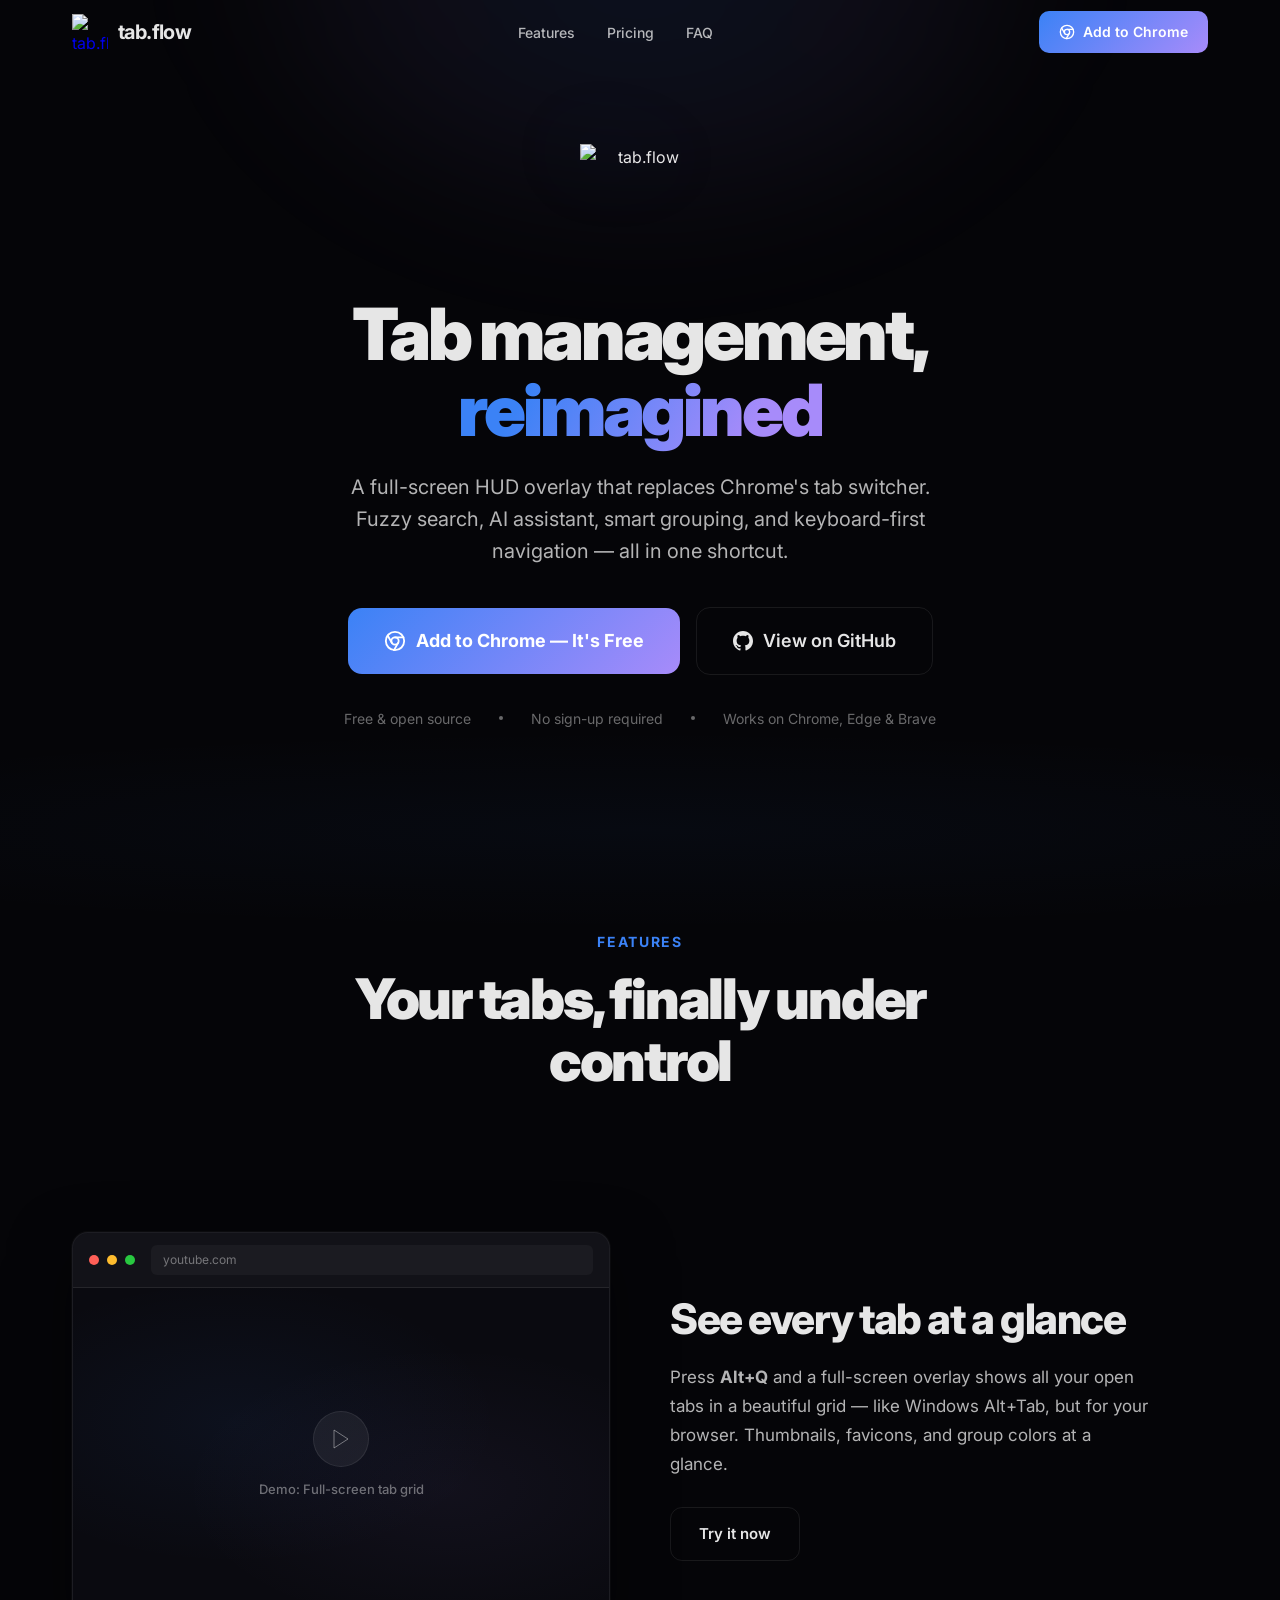
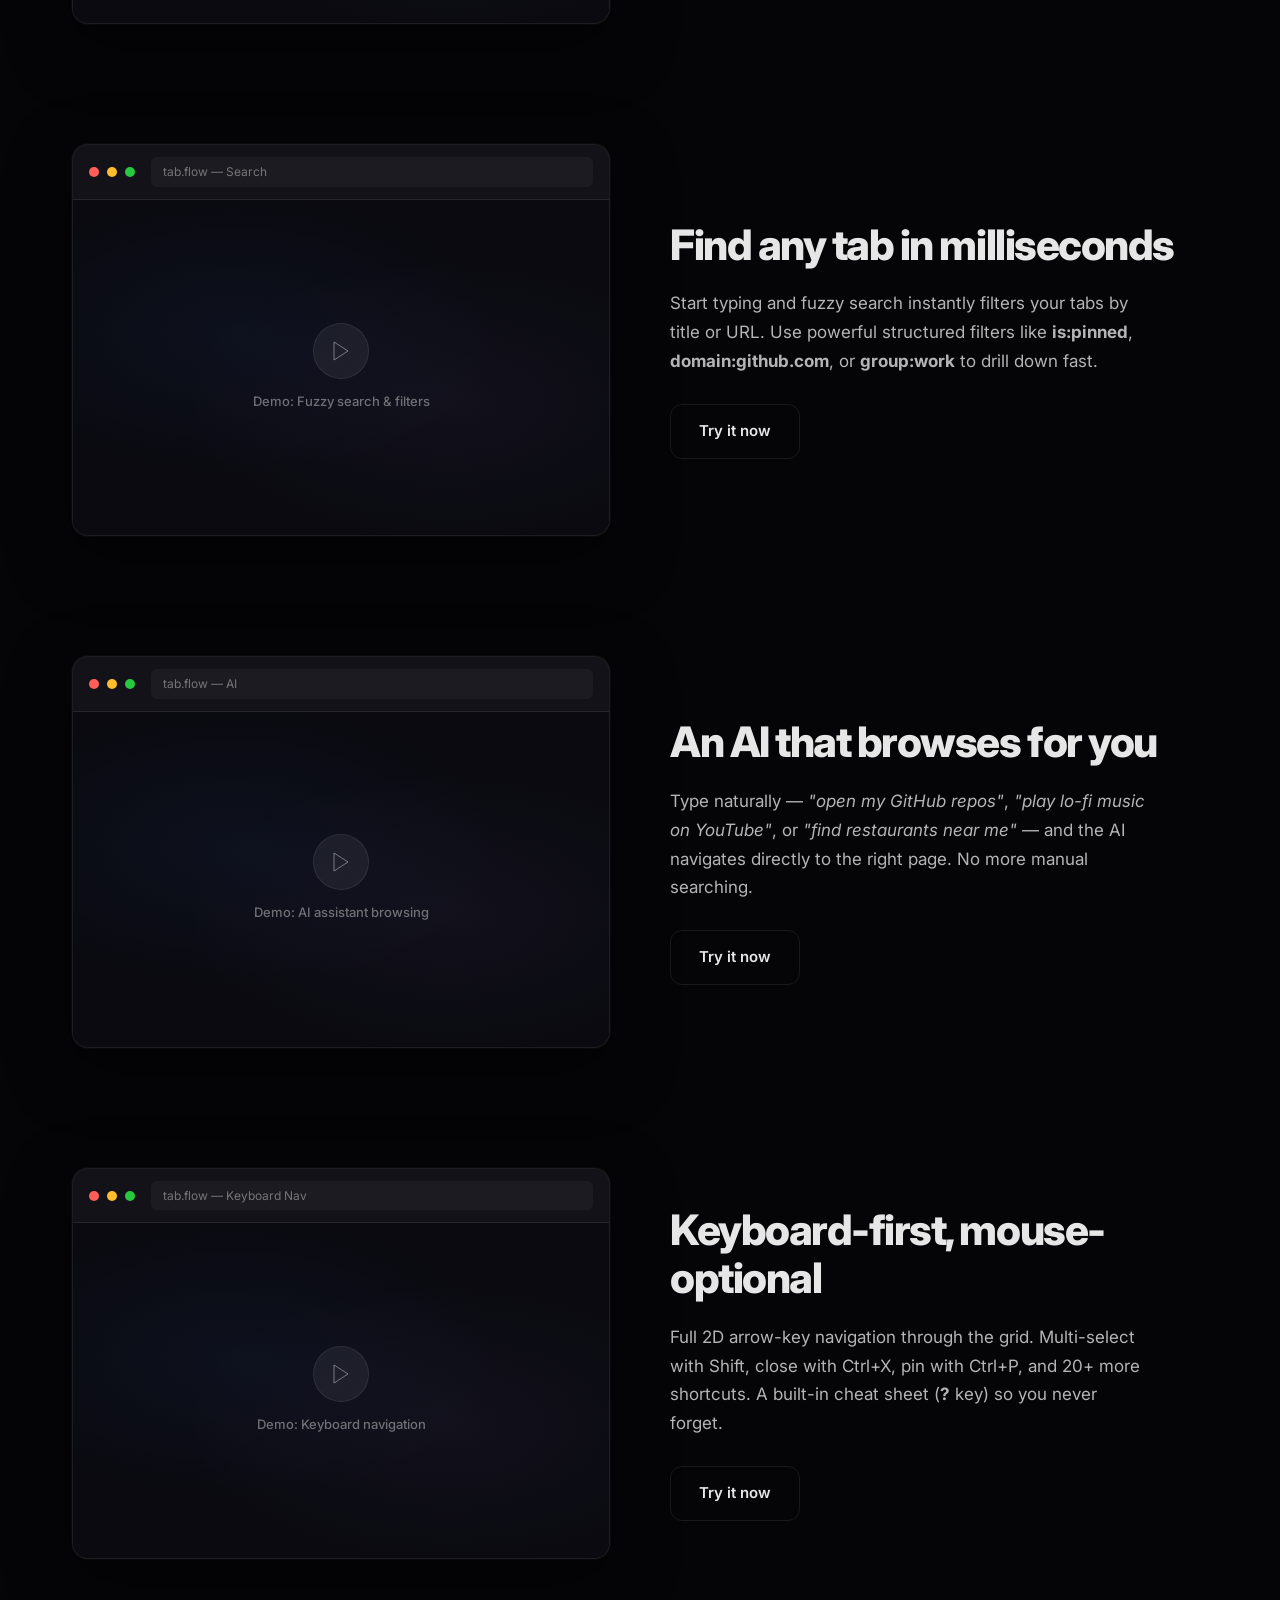
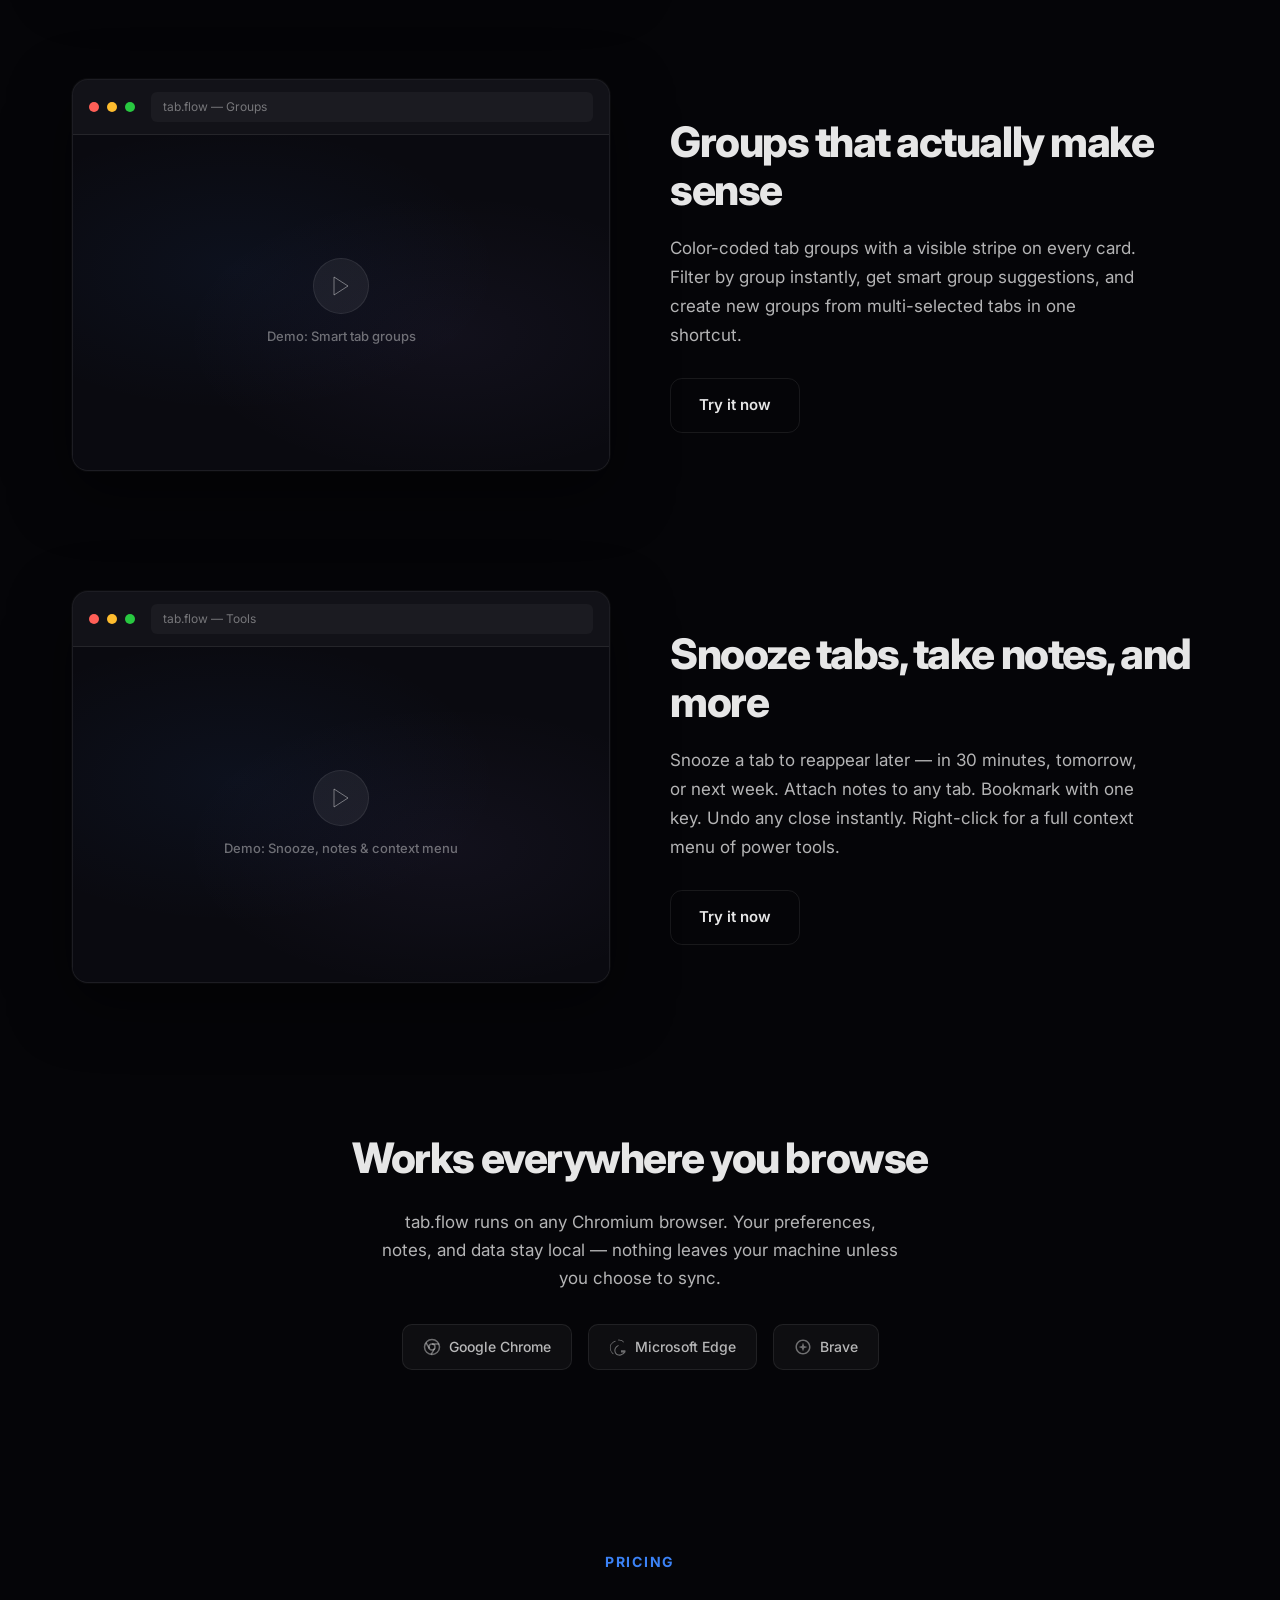
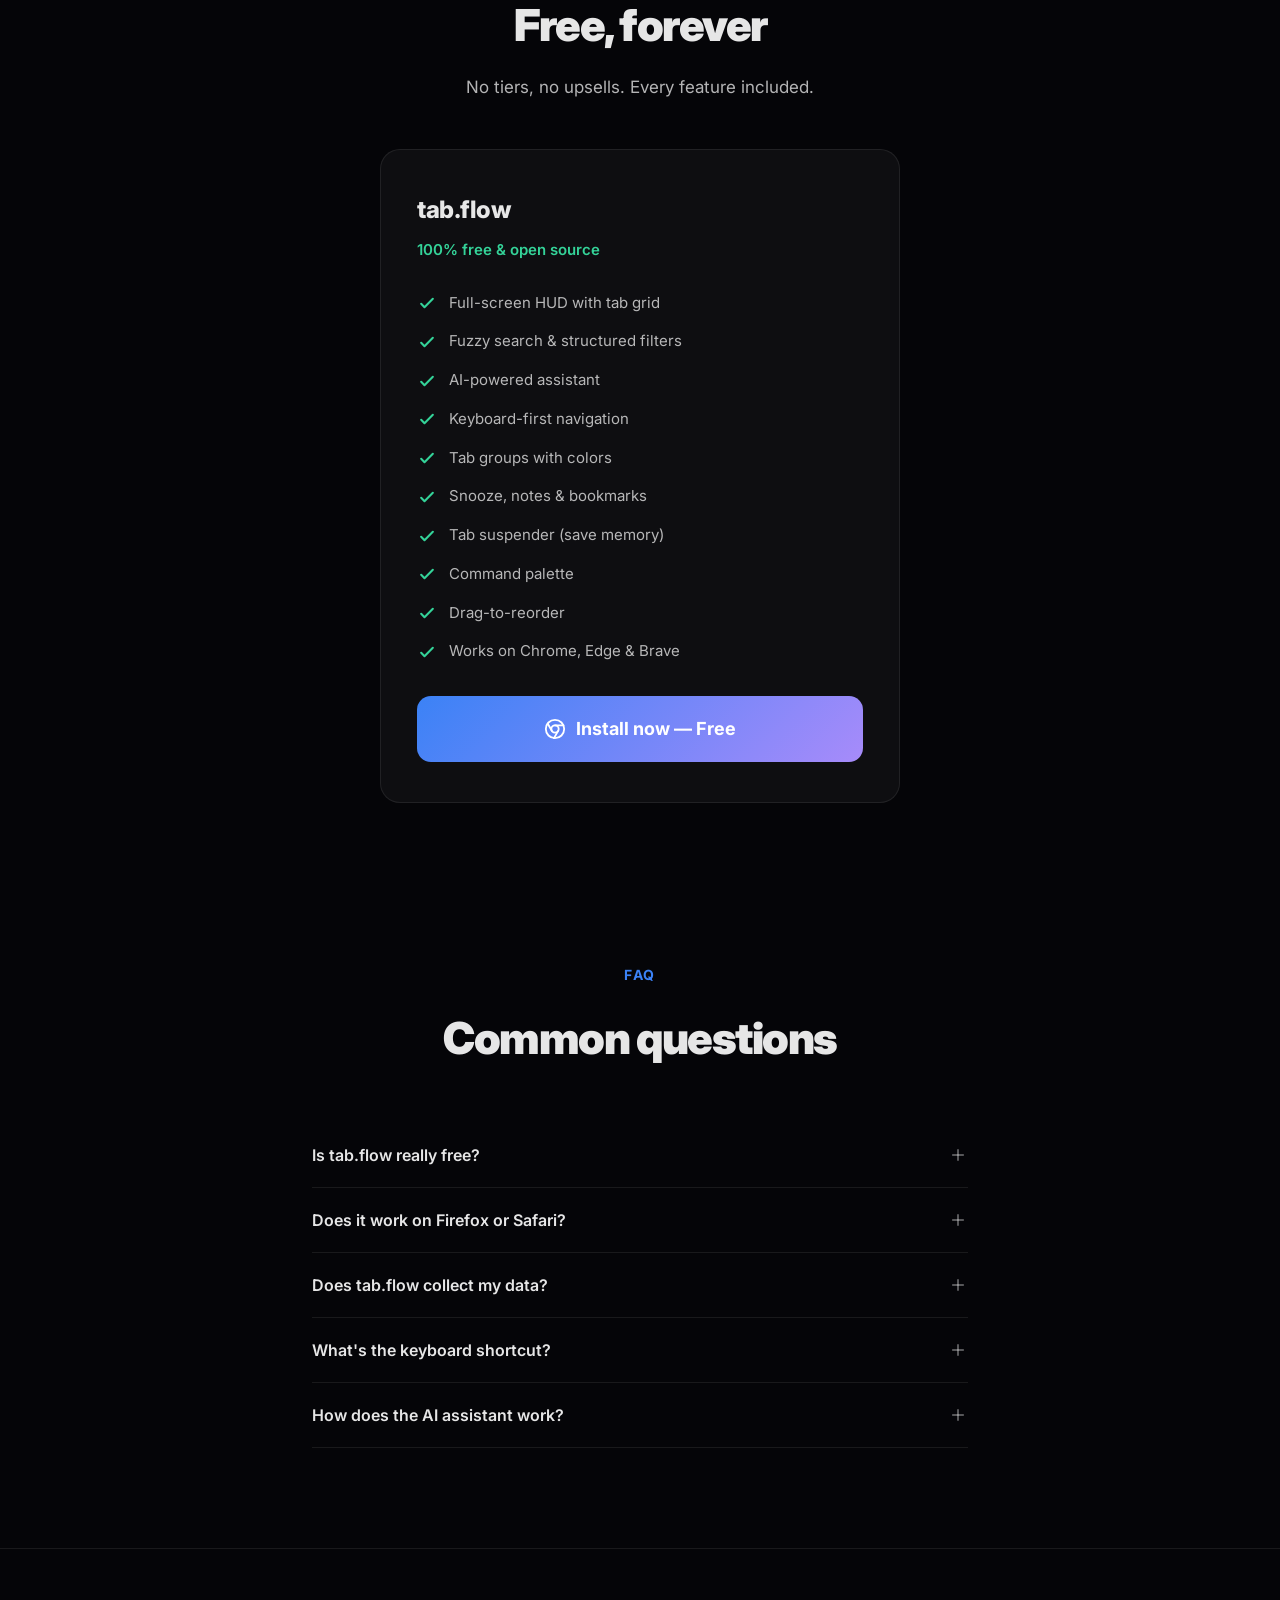
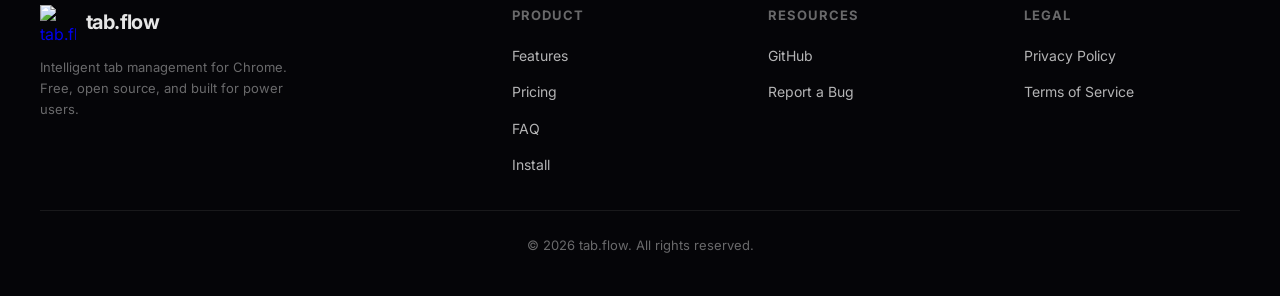
==== docs/index.html @ b6dfe055 "Refactor branding from "Tab.Flow" to "tab.flow" across documentation and privacy policy; implement u" ====
<!DOCTYPE html>
<html lang="en">
<head>
  <meta charset="UTF-8" />
  <meta name="viewport" content="width=device-width, initial-scale=1.0" />
  <title>tab.flow — Tab Management, Reimagined</title>
  <meta name="description" content="A full-screen HUD overlay that replaces Chrome's tab switcher. AI assistant, fuzzy search, smart grouping, keyboard navigation — all free." />
  <link rel="icon" href="TabFlowV4.png" type="image/png" />
  <link rel="preconnect" href="https://fonts.googleapis.com" />
  <link rel="preconnect" href="https://fonts.gstatic.com" crossorigin />
  <link href="https://fonts.googleapis.com/css2?family=Inter:wght@400;500;600;700;800;900&display=swap" rel="stylesheet" />
  <style>
    *, *::before, *::after { box-sizing: border-box; margin: 0; padding: 0; }

    :root {
      --bg:       #050508;
      --bg-2:     #0a0a10;
      --surface:  rgba(255,255,255,0.04);
      --border:   rgba(255,255,255,0.08);
      --blue:     #3b82f6;
      --purple:   #a78bfa;
      --green:    #34d399;
      --text:     rgba(255,255,255,0.90);
      --text-2:   rgba(255,255,255,0.70);
      --muted:    rgba(255,255,255,0.40);
      --nav-h:    64px;
      --max-w:    1200px;
    }

    html { scroll-behavior: smooth; }

    body {
      background: var(--bg);
      color: var(--text);
      font-family: 'Inter', -apple-system, BlinkMacSystemFont, 'Segoe UI', sans-serif;
      font-size: 16px;
      line-height: 1.65;
      overflow-x: hidden;
      -webkit-font-smoothing: antialiased;
    }

    /* ═══════════════════════════════════════════════════════
       NAV
       ═══════════════════════════════════════════════════════ */
    nav {
      position: fixed;
      top: 0; left: 0; right: 0;
      height: var(--nav-h);
      z-index: 100;
      display: flex;
      align-items: center;
      justify-content: center;
      transition: background 0.3s, box-shadow 0.3s;
    }
    nav.scrolled {
      background: rgba(5,5,8,0.82);
      backdrop-filter: blur(20px);
      -webkit-backdrop-filter: blur(20px);
      box-shadow: 0 1px 0 var(--border);
    }
    .nav-inner {
      width: 100%;
      max-width: var(--max-w);
      padding: 0 32px;
      display: flex;
      align-items: center;
      justify-content: space-between;
    }
    .nav-brand {
      display: flex;
      align-items: center;
      gap: 10px;
      text-decoration: none;
    }
    .nav-brand img {
      width: 36px; height: 36px;
    }
    .nav-brand span {
      font-weight: 700;
      font-size: 20px;
      color: var(--text);
      letter-spacing: -0.03em;
    }
    .nav-links {
      display: flex;
      align-items: center;
      gap: 32px;
      list-style: none;
    }
    .nav-links a {
      color: var(--text-2);
      text-decoration: none;
      font-size: 14px;
      font-weight: 500;
      transition: color 0.15s;
    }
    .nav-links a:hover { color: var(--text); }
    .nav-cta {
      display: inline-flex;
      align-items: center;
      gap: 8px;
      padding: 9px 20px;
      border-radius: 10px;
      background: linear-gradient(135deg, var(--blue), var(--purple));
      color: #fff;
      font-size: 14px;
      font-weight: 600;
      text-decoration: none;
      transition: box-shadow 0.2s, transform 0.15s;
    }
    .nav-cta:hover {
      box-shadow: 0 4px 20px rgba(59,130,246,0.35);
      transform: translateY(-1px);
    }
    .nav-cta svg { width: 16px; height: 16px; }

    /* ═══════════════════════════════════════════════════════
       HERO
       ═══════════════════════════════════════════════════════ */
    .hero {
      padding: calc(var(--nav-h) + 80px) 32px 100px;
      text-align: center;
      position: relative;
      overflow: hidden;
    }
    /* Ambient glow behind hero */
    .hero::before {
      content: '';
      position: absolute;
      top: -40%; left: 50%;
      transform: translateX(-50%);
      width: 900px; height: 600px;
      background: radial-gradient(ellipse, rgba(59,130,246,0.10) 0%, rgba(167,139,250,0.06) 40%, transparent 70%);
      pointer-events: none;
      filter: blur(60px);
    }

    .hero-logo {
      width: 120px; height: 120px;
      margin: 0 auto 32px;
      display: block;
      position: relative;
      z-index: 1;
      filter: drop-shadow(0 0 40px rgba(59,130,246,0.25));
    }

    .hero h1 {
      font-size: clamp(40px, 7vw, 72px);
      font-weight: 900;
      letter-spacing: -0.045em;
      line-height: 1.05;
      margin-bottom: 24px;
      position: relative;
      z-index: 1;
    }
    .hero h1 .accent {
      background: linear-gradient(120deg, var(--blue) 20%, var(--purple) 80%);
      -webkit-background-clip: text;
      background-clip: text;
      -webkit-text-fill-color: transparent;
    }

    .hero-sub {
      font-size: clamp(16px, 2.5vw, 20px);
      color: var(--text-2);
      max-width: 600px;
      margin: 0 auto 40px;
      position: relative;
      z-index: 1;
      line-height: 1.6;
    }

    .hero-buttons {
      display: flex;
      align-items: center;
      justify-content: center;
      gap: 16px;
      margin-bottom: 32px;
      position: relative;
      z-index: 1;
      flex-wrap: wrap;
    }

    .btn-primary {
      display: inline-flex;
      align-items: center;
      gap: 10px;
      padding: 18px 36px;
      border-radius: 14px;
      background: linear-gradient(135deg, var(--blue) 0%, var(--purple) 100%);
      color: #fff;
      font-size: 18px;
      font-weight: 700;
      text-decoration: none;
      transition: box-shadow 0.25s, transform 0.15s;
      border: none;
      cursor: pointer;
    }
    .btn-primary:hover {
      box-shadow: 0 8px 40px rgba(59,130,246,0.4);
      transform: translateY(-2px);
    }
    .btn-primary svg { width: 22px; height: 22px; }

    .btn-secondary {
      display: inline-flex;
      align-items: center;
      gap: 10px;
      padding: 18px 36px;
      border-radius: 14px;
      background: transparent;
      border: 1.5px solid var(--border);
      color: var(--text);
      font-size: 18px;
      font-weight: 600;
      text-decoration: none;
      transition: border-color 0.2s, background 0.2s, transform 0.15s;
      cursor: pointer;
    }
    .btn-secondary:hover {
      border-color: rgba(255,255,255,0.18);
      background: rgba(255,255,255,0.04);
      transform: translateY(-1px);
    }

    .hero-proof {
      display: flex;
      align-items: center;
      justify-content: center;
      gap: 28px;
      color: var(--muted);
      font-size: 14px;
      position: relative;
      z-index: 1;
      flex-wrap: wrap;
    }
    .hero-proof span { display: flex; align-items: center; gap: 6px; }
    .dot { width: 4px; height: 4px; border-radius: 50%; background: var(--muted); }

    /* ═══════════════════════════════════════════════════════
       FEATURES SECTION
       ═══════════════════════════════════════════════════════ */
    .features-header {
      text-align: center;
      padding: 100px 32px 80px;
      position: relative;
    }
    /* Subtle top arc like Cursorful */
    .features-header::before {
      content: '';
      position: absolute;
      top: -100px; left: 50%;
      transform: translateX(-50%);
      width: 160%;
      height: 200px;
      border-radius: 0 0 50% 50%;
      background: radial-gradient(ellipse at center, rgba(59,130,246,0.04) 0%, transparent 70%);
      pointer-events: none;
    }
    .features-label {
      font-size: 14px;
      font-weight: 700;
      letter-spacing: 0.12em;
      text-transform: uppercase;
      color: var(--blue);
      margin-bottom: 16px;
    }
    .features-header h2 {
      font-size: clamp(32px, 5.5vw, 56px);
      font-weight: 900;
      letter-spacing: -0.04em;
      line-height: 1.1;
      max-width: 700px;
      margin: 0 auto;
    }

    /* ── Feature row (alternating) ────────────────────────── */
    .feature-row {
      display: grid;
      grid-template-columns: 1fr 1fr;
      gap: 60px;
      align-items: center;
      max-width: var(--max-w);
      margin: 0 auto;
      padding: 60px 32px;
    }
    .feature-row.reverse .feature-text  { order: 1; }
    .feature-row.reverse .feature-media { order: 0; }

    .feature-text h3 {
      font-size: clamp(28px, 3.5vw, 42px);
      font-weight: 800;
      letter-spacing: -0.035em;
      line-height: 1.15;
      margin-bottom: 20px;
    }
    .feature-text p {
      font-size: 17px;
      color: var(--text-2);
      line-height: 1.7;
      margin-bottom: 28px;
      max-width: 480px;
    }
    .feature-cta {
      display: inline-flex;
      align-items: center;
      gap: 8px;
      padding: 14px 28px;
      border-radius: 12px;
      border: 1.5px solid var(--border);
      background: transparent;
      color: var(--text);
      font-size: 15px;
      font-weight: 600;
      text-decoration: none;
      transition: border-color 0.2s, background 0.2s, transform 0.15s, box-shadow 0.2s;
    }
    .feature-cta:hover {
      border-color: rgba(59,130,246,0.5);
      background: rgba(59,130,246,0.06);
      transform: translateY(-1px);
      box-shadow: 0 4px 16px rgba(59,130,246,0.1);
    }

    /* Video/demo placeholder — styled like a browser window */
    .feature-media {
      position: relative;
    }
    .demo-frame {
      position: relative;
      border-radius: 16px;
      overflow: hidden;
      background: var(--bg-2);
      border: 1px solid var(--border);
      box-shadow:
        0 20px 60px rgba(0,0,0,0.5),
        0 0 0 1px rgba(255,255,255,0.03);
      transition: box-shadow 0.3s, transform 0.3s;
    }
    .demo-frame:hover {
      box-shadow:
        0 25px 70px rgba(0,0,0,0.55),
        0 0 40px rgba(59,130,246,0.08),
        0 0 0 1px rgba(255,255,255,0.05);
      transform: translateY(-4px);
    }
    /* Browser chrome bar */
    .demo-bar {
      display: flex;
      align-items: center;
      gap: 8px;
      padding: 12px 16px;
      background: rgba(255,255,255,0.03);
      border-bottom: 1px solid var(--border);
    }
    .demo-dot {
      width: 10px; height: 10px;
      border-radius: 50%;
    }
    .demo-dot.r { background: #ff5f57; }
    .demo-dot.y { background: #febc2e; }
    .demo-dot.g { background: #28c840; }
    .demo-url {
      flex: 1;
      margin-left: 8px;
      padding: 5px 12px;
      border-radius: 6px;
      background: rgba(255,255,255,0.04);
      font-size: 12px;
      color: var(--muted);
      font-family: 'Inter', monospace;
    }

    /* Placeholder for the actual video/gif */
    .demo-content {
      aspect-ratio: 16 / 10;
      display: flex;
      flex-direction: column;
      align-items: center;
      justify-content: center;
      gap: 12px;
      background:
        radial-gradient(ellipse at 30% 40%, rgba(59,130,246,0.06) 0%, transparent 50%),
        radial-gradient(ellipse at 70% 60%, rgba(167,139,250,0.05) 0%, transparent 50%),
        var(--bg-2);
      position: relative;
    }
    /* When video/gif is added, use this */
    .demo-content img,
    .demo-content video {
      width: 100%;
      height: 100%;
      object-fit: cover;
      display: block;
    }
    .demo-content .placeholder-icon {
      width: 56px; height: 56px;
      border-radius: 50%;
      background: rgba(255,255,255,0.06);
      border: 1px solid rgba(255,255,255,0.08);
      display: flex;
      align-items: center;
      justify-content: center;
    }
    .demo-content .placeholder-icon svg {
      width: 24px; height: 24px;
      color: var(--muted);
    }
    .demo-content .placeholder-label {
      font-size: 13px;
      color: var(--muted);
      font-weight: 500;
    }

    /* ═══════════════════════════════════════════════════════
       FULL-WIDTH FEATURE (like "Available on all platforms")
       ═══════════════════════════════════════════════════════ */
    .feature-full {
      text-align: center;
      padding: 80px 32px;
      max-width: var(--max-w);
      margin: 0 auto;
    }
    .feature-full h3 {
      font-size: clamp(28px, 3.5vw, 42px);
      font-weight: 800;
      letter-spacing: -0.035em;
      margin-bottom: 16px;
    }
    .feature-full p {
      font-size: 17px;
      color: var(--text-2);
      max-width: 520px;
      margin: 0 auto 32px;
    }
    .platform-badges {
      display: flex;
      align-items: center;
      justify-content: center;
      gap: 16px;
      flex-wrap: wrap;
    }
    .platform-badge {
      display: inline-flex;
      align-items: center;
      gap: 8px;
      padding: 10px 20px;
      border-radius: 10px;
      background: var(--surface);
      border: 1px solid var(--border);
      color: var(--text-2);
      font-size: 14px;
      font-weight: 500;
    }
    .platform-badge svg { width: 18px; height: 18px; color: var(--muted); }

    /* ═══════════════════════════════════════════════════════
       PRICING (like Cursorful)
       ═══════════════════════════════════════════════════════ */
    .pricing {
      padding: 100px 32px 80px;
      text-align: center;
    }
    .pricing .features-label { margin-bottom: 16px; }
    .pricing h2 {
      font-size: clamp(28px, 4vw, 44px);
      font-weight: 900;
      letter-spacing: -0.035em;
      margin-bottom: 12px;
    }
    .pricing .pricing-sub {
      color: var(--text-2);
      font-size: 17px;
      margin-bottom: 48px;
    }
    .pricing-card {
      max-width: 520px;
      margin: 0 auto;
      border-radius: 20px;
      border: 1px solid var(--border);
      background: var(--surface);
      padding: 40px 36px;
      text-align: left;
    }
    .pricing-card h3 {
      font-size: 24px;
      font-weight: 800;
      letter-spacing: -0.02em;
      margin-bottom: 8px;
    }
    .pricing-card .price-tag {
      font-size: 15px;
      color: var(--green);
      font-weight: 600;
      margin-bottom: 28px;
    }
    .pricing-features {
      list-style: none;
      display: flex;
      flex-direction: column;
      gap: 14px;
      margin-bottom: 32px;
    }
    .pricing-features li {
      display: flex;
      align-items: center;
      gap: 12px;
      font-size: 15px;
      color: var(--text-2);
    }
    .pricing-features li svg {
      width: 20px; height: 20px;
      color: var(--green);
      flex-shrink: 0;
    }

    /* ═══════════════════════════════════════════════════════
       FAQ (like Cursorful)
       ═══════════════════════════════════════════════════════ */
    .faq {
      padding: 80px 32px 100px;
      max-width: 720px;
      margin: 0 auto;
    }
    .faq .features-label { text-align: center; margin-bottom: 16px; }
    .faq > h2 {
      font-size: clamp(28px, 4vw, 44px);
      font-weight: 900;
      letter-spacing: -0.035em;
      text-align: center;
      margin-bottom: 48px;
    }
    .faq-item {
      border-bottom: 1px solid var(--border);
      padding: 20px 0;
    }
    .faq-q {
      font-size: 16px;
      font-weight: 600;
      cursor: pointer;
      display: flex;
      align-items: center;
      justify-content: space-between;
      gap: 16px;
      background: none;
      border: none;
      color: var(--text);
      width: 100%;
      text-align: left;
      font-family: inherit;
      line-height: 1.5;
    }
    .faq-q svg {
      width: 20px; height: 20px;
      flex-shrink: 0;
      color: var(--muted);
      transition: transform 0.25s;
    }
    .faq-item.open .faq-q svg { transform: rotate(45deg); }
    .faq-a {
      max-height: 0;
      overflow: hidden;
      transition: max-height 0.3s ease, padding 0.3s ease;
    }
    .faq-item.open .faq-a {
      max-height: 200px;
      padding-top: 12px;
    }
    .faq-a p {
      color: var(--text-2);
      font-size: 15px;
      line-height: 1.7;
    }

    /* ═══════════════════════════════════════════════════════
       FOOTER (multi-column like Cursorful)
       ═══════════════════════════════════════════════════════ */
    footer {
      border-top: 1px solid var(--border);
      padding: 56px 32px 40px;
    }
    .footer-inner {
      max-width: var(--max-w);
      margin: 0 auto;
      display: grid;
      grid-template-columns: 2fr 1fr 1fr 1fr;
      gap: 40px;
    }
    .footer-brand {
      display: flex;
      flex-direction: column;
      gap: 12px;
    }
    .footer-brand .nav-brand { margin-bottom: 4px; }
    .footer-brand p {
      color: var(--muted);
      font-size: 13px;
      max-width: 260px;
    }
    .footer-col h4 {
      font-size: 13px;
      font-weight: 700;
      text-transform: uppercase;
      letter-spacing: 0.08em;
      color: var(--muted);
      margin-bottom: 16px;
    }
    .footer-col ul {
      list-style: none;
      display: flex;
      flex-direction: column;
      gap: 10px;
    }
    .footer-col a {
      color: var(--text-2);
      text-decoration: none;
      font-size: 14px;
      transition: color 0.15s;
    }
    .footer-col a:hover { color: var(--text); }
    .footer-copy {
      max-width: var(--max-w);
      margin: 32px auto 0;
      padding-top: 24px;
      border-top: 1px solid var(--border);
      text-align: center;
      color: var(--muted);
      font-size: 13px;
    }

    /* ═══════════════════════════════════════════════════════
       SCROLL REVEAL ANIMATION
       ═══════════════════════════════════════════════════════ */
    .reveal {
      opacity: 0;
      transform: translateY(32px);
      transition: opacity 0.7s cubic-bezier(0.16,1,0.3,1),
                  transform 0.7s cubic-bezier(0.16,1,0.3,1);
    }
    .reveal.visible {
      opacity: 1;
      transform: translateY(0);
    }
    /* Stagger children */
    .reveal-delay-1 { transition-delay: 0.1s; }
    .reveal-delay-2 { transition-delay: 0.2s; }

    /* ═══════════════════════════════════════════════════════
       RESPONSIVE
       ═══════════════════════════════════════════════════════ */
    @media (max-width: 900px) {
      .feature-row {
        grid-template-columns: 1fr;
        gap: 40px;
        padding: 40px 24px;
      }
      .feature-row .feature-text  { order: 0 !important; }
      .feature-row .feature-media { order: 1 !important; }
      .footer-inner {
        grid-template-columns: 1fr 1fr;
      }
    }
    @media (max-width: 600px) {
      .nav-links { display: none; }
      .hero { padding: calc(var(--nav-h) + 48px) 20px 64px; }
      .hero-buttons { flex-direction: column; }
      .btn-primary, .btn-secondary { width: 100%; justify-content: center; }
      .feature-row { padding: 32px 20px; }
      .footer-inner { grid-template-columns: 1fr; }
    }
  </style>
</head>
<body>

  <!-- ════════════ NAV ════════════ -->
  <nav id="nav">
    <div class="nav-inner">
      <a href="#" class="nav-brand">
        <img src="TabFlowV4.png" alt="tab.flow" />
        <span>tab.flow</span>
      </a>
      <ul class="nav-links">
        <li><a href="#features">Features</a></li>
        <li><a href="#pricing">Pricing</a></li>
        <li><a href="#faq">FAQ</a></li>
      </ul>
      <a href="https://chrome.google.com/webstore" class="nav-cta">
        <svg viewBox="0 0 24 24" fill="none" stroke="currentColor" stroke-width="2" stroke-linecap="round" stroke-linejoin="round"><circle cx="12" cy="12" r="10"/><circle cx="12" cy="12" r="4"/><line x1="21.17" y1="8" x2="12" y2="8"/><line x1="3.95" y1="6.06" x2="8.54" y2="14"/><line x1="10.88" y1="21.94" x2="15.46" y2="14"/></svg>
        Add to Chrome
      </a>
    </div>
  </nav>

  <!-- ════════════ HERO ════════════ -->
  <section class="hero">
    <img src="TabFlowV4.png" alt="tab.flow" class="hero-logo" />
    <h1>
      Tab management,<br/><span class="accent">reimagined</span>
    </h1>
    <p class="hero-sub">
      A full-screen HUD overlay that replaces Chrome's tab switcher. Fuzzy search, AI assistant, smart grouping, and keyboard-first navigation — all in one shortcut.
    </p>
    <div class="hero-buttons">
      <a href="https://chrome.google.com/webstore" class="btn-primary">
        <svg viewBox="0 0 24 24" fill="none" stroke="currentColor" stroke-width="2" stroke-linecap="round" stroke-linejoin="round"><circle cx="12" cy="12" r="10"/><circle cx="12" cy="12" r="4"/><line x1="21.17" y1="8" x2="12" y2="8"/><line x1="3.95" y1="6.06" x2="8.54" y2="14"/><line x1="10.88" y1="21.94" x2="15.46" y2="14"/></svg>
        Add to Chrome — It's Free
      </a>
      <a href="https://github.com/danielzhao07/TabFlow" class="btn-secondary">
        <svg viewBox="0 0 24 24" fill="currentColor" width="20" height="20"><path d="M12 0C5.37 0 0 5.37 0 12c0 5.3 3.438 9.8 8.205 11.385.6.113.82-.258.82-.577 0-.285-.01-1.04-.015-2.04-3.338.724-4.042-1.61-4.042-1.61-.546-1.385-1.333-1.756-1.333-1.756-1.09-.745.083-.73.083-.73 1.205.085 1.838 1.236 1.838 1.236 1.07 1.835 2.809 1.305 3.495.998.108-.776.418-1.305.762-1.604-2.665-.3-5.467-1.332-5.467-5.93 0-1.31.465-2.38 1.235-3.22-.135-.303-.54-1.523.105-3.176 0 0 1.005-.322 3.3 1.23.96-.267 1.98-.399 3-.405 1.02.006 2.04.138 3 .405 2.28-1.552 3.285-1.23 3.285-1.23.645 1.653.24 2.873.12 3.176.765.84 1.23 1.91 1.23 3.22 0 4.61-2.805 5.625-5.475 5.92.42.36.81 1.096.81 2.22 0 1.606-.015 2.896-.015 3.286 0 .315.21.69.825.57C20.565 21.795 24 17.295 24 12 24 5.37 18.63 0 12 0z"/></svg>
        View on GitHub
      </a>
    </div>
    <div class="hero-proof">
      <span>Free &amp; open source</span>
      <div class="dot"></div>
      <span>No sign-up required</span>
      <div class="dot"></div>
      <span>Works on Chrome, Edge &amp; Brave</span>
    </div>
  </section>

  <!-- ════════════ FEATURES HEADER ════════════ -->
  <section id="features">
    <div class="features-header reveal">
      <p class="features-label">Features</p>
      <h2>Your tabs, finally under control</h2>
    </div>

    <!-- ── Feature 1: HUD Overlay ── -->
    <div class="feature-row">
      <div class="feature-media reveal">
        <div class="demo-frame">
          <div class="demo-bar">
            <div class="demo-dot r"></div>
            <div class="demo-dot y"></div>
            <div class="demo-dot g"></div>
            <div class="demo-url">youtube.com</div>
          </div>
          <div class="demo-content">
            <!-- Replace with: <img src="demos/hud-grid.gif" alt="HUD overlay demo" /> -->
            <div class="placeholder-icon">
              <svg fill="none" stroke="currentColor" viewBox="0 0 24 24"><polygon points="5 3 19 12 5 21 5 3"/></svg>
            </div>
            <span class="placeholder-label">Demo: Full-screen tab grid</span>
          </div>
        </div>
      </div>
      <div class="feature-text reveal reveal-delay-1">
        <h3>See every tab at a glance</h3>
        <p>Press <strong>Alt+Q</strong> and a full-screen overlay shows all your open tabs in a beautiful grid — like Windows Alt+Tab, but for your browser. Thumbnails, favicons, and group colors at a glance.</p>
        <a href="https://chrome.google.com/webstore" class="feature-cta">Try it now</a>
      </div>
    </div>

    <!-- ── Feature 2: Fuzzy Search ── -->
    <div class="feature-row reverse">
      <div class="feature-text reveal">
        <h3>Find any tab in milliseconds</h3>
        <p>Start typing and fuzzy search instantly filters your tabs by title or URL. Use powerful structured filters like <strong>is:pinned</strong>, <strong>domain:github.com</strong>, or <strong>group:work</strong> to drill down fast.</p>
        <a href="https://chrome.google.com/webstore" class="feature-cta">Try it now</a>
      </div>
      <div class="feature-media reveal reveal-delay-1">
        <div class="demo-frame">
          <div class="demo-bar">
            <div class="demo-dot r"></div>
            <div class="demo-dot y"></div>
            <div class="demo-dot g"></div>
            <div class="demo-url">tab.flow — Search</div>
          </div>
          <div class="demo-content">
            <!-- Replace with: <img src="demos/fuzzy-search.gif" alt="Fuzzy search demo" /> -->
            <div class="placeholder-icon">
              <svg fill="none" stroke="currentColor" viewBox="0 0 24 24"><polygon points="5 3 19 12 5 21 5 3"/></svg>
            </div>
            <span class="placeholder-label">Demo: Fuzzy search &amp; filters</span>
          </div>
        </div>
      </div>
    </div>

    <!-- ── Feature 3: AI Assistant ── -->
    <div class="feature-row">
      <div class="feature-media reveal">
        <div class="demo-frame">
          <div class="demo-bar">
            <div class="demo-dot r"></div>
            <div class="demo-dot y"></div>
            <div class="demo-dot g"></div>
            <div class="demo-url">tab.flow — AI</div>
          </div>
          <div class="demo-content">
            <!-- Replace with: <img src="demos/ai-assistant.gif" alt="AI assistant demo" /> -->
            <div class="placeholder-icon">
              <svg fill="none" stroke="currentColor" viewBox="0 0 24 24"><polygon points="5 3 19 12 5 21 5 3"/></svg>
            </div>
            <span class="placeholder-label">Demo: AI assistant browsing</span>
          </div>
        </div>
      </div>
      <div class="feature-text reveal reveal-delay-1">
        <h3>An AI that browses for you</h3>
        <p>Type naturally — <em>"open my GitHub repos"</em>, <em>"play lo-fi music on YouTube"</em>, or <em>"find restaurants near me"</em> — and the AI navigates directly to the right page. No more manual searching.</p>
        <a href="https://chrome.google.com/webstore" class="feature-cta">Try it now</a>
      </div>
    </div>

    <!-- ── Feature 4: Keyboard Navigation ── -->
    <div class="feature-row reverse">
      <div class="feature-text reveal">
        <h3>Keyboard-first, mouse-optional</h3>
        <p>Full 2D arrow-key navigation through the grid. Multi-select with Shift, close with Ctrl+X, pin with Ctrl+P, and 20+ more shortcuts. A built-in cheat sheet (<strong>?</strong> key) so you never forget.</p>
        <a href="https://chrome.google.com/webstore" class="feature-cta">Try it now</a>
      </div>
      <div class="feature-media reveal reveal-delay-1">
        <div class="demo-frame">
          <div class="demo-bar">
            <div class="demo-dot r"></div>
            <div class="demo-dot y"></div>
            <div class="demo-dot g"></div>
            <div class="demo-url">tab.flow — Keyboard Nav</div>
          </div>
          <div class="demo-content">
            <!-- Replace with: <img src="demos/keyboard-nav.gif" alt="Keyboard navigation demo" /> -->
            <div class="placeholder-icon">
              <svg fill="none" stroke="currentColor" viewBox="0 0 24 24"><polygon points="5 3 19 12 5 21 5 3"/></svg>
            </div>
            <span class="placeholder-label">Demo: Keyboard navigation</span>
          </div>
        </div>
      </div>
    </div>

    <!-- ── Feature 5: Tab Groups ── -->
    <div class="feature-row">
      <div class="feature-media reveal">
        <div class="demo-frame">
          <div class="demo-bar">
            <div class="demo-dot r"></div>
            <div class="demo-dot y"></div>
            <div class="demo-dot g"></div>
            <div class="demo-url">tab.flow — Groups</div>
          </div>
          <div class="demo-content">
            <!-- Replace with: <img src="demos/tab-groups.gif" alt="Tab groups demo" /> -->
            <div class="placeholder-icon">
              <svg fill="none" stroke="currentColor" viewBox="0 0 24 24"><polygon points="5 3 19 12 5 21 5 3"/></svg>
            </div>
            <span class="placeholder-label">Demo: Smart tab groups</span>
          </div>
        </div>
      </div>
      <div class="feature-text reveal reveal-delay-1">
        <h3>Groups that actually make sense</h3>
        <p>Color-coded tab groups with a visible stripe on every card. Filter by group instantly, get smart group suggestions, and create new groups from multi-selected tabs in one shortcut.</p>
        <a href="https://chrome.google.com/webstore" class="feature-cta">Try it now</a>
      </div>
    </div>

    <!-- ── Feature 6: Snooze, Notes & Tools ── -->
    <div class="feature-row reverse">
      <div class="feature-text reveal">
        <h3>Snooze tabs, take notes, and more</h3>
        <p>Snooze a tab to reappear later — in 30 minutes, tomorrow, or next week. Attach notes to any tab. Bookmark with one key. Undo any close instantly. Right-click for a full context menu of power tools.</p>
        <a href="https://chrome.google.com/webstore" class="feature-cta">Try it now</a>
      </div>
      <div class="feature-media reveal reveal-delay-1">
        <div class="demo-frame">
          <div class="demo-bar">
            <div class="demo-dot r"></div>
            <div class="demo-dot y"></div>
            <div class="demo-dot g"></div>
            <div class="demo-url">tab.flow — Tools</div>
          </div>
          <div class="demo-content">
            <!-- Replace with: <img src="demos/snooze-notes.gif" alt="Snooze and notes demo" /> -->
            <div class="placeholder-icon">
              <svg fill="none" stroke="currentColor" viewBox="0 0 24 24"><polygon points="5 3 19 12 5 21 5 3"/></svg>
            </div>
            <span class="placeholder-label">Demo: Snooze, notes &amp; context menu</span>
          </div>
        </div>
      </div>
    </div>

    <!-- ── Feature 7: Full-width (like "Available on all platforms") ── -->
    <div class="feature-full reveal">
      <h3>Works everywhere you browse</h3>
      <p>tab.flow runs on any Chromium browser. Your preferences, notes, and data stay local — nothing leaves your machine unless you choose to sync.</p>
      <div class="platform-badges">
        <div class="platform-badge">
          <svg viewBox="0 0 24 24" fill="none" stroke="currentColor" stroke-width="2"><circle cx="12" cy="12" r="10"/><circle cx="12" cy="12" r="4"/><line x1="21.17" y1="8" x2="12" y2="8"/><line x1="3.95" y1="6.06" x2="8.54" y2="14"/><line x1="10.88" y1="21.94" x2="15.46" y2="14"/></svg>
          Google Chrome
        </div>
        <div class="platform-badge">
          <svg viewBox="0 0 24 24" fill="currentColor"><path d="M21.86 17.86q.14 0 .25.12.1.13.1.25t-.11.33l-.32.46-.43.53-.44.5q-.21.25-.38.42l-.22.23q-.58.53-1.34 1.04-.76.51-1.6.91-.86.4-1.74.64-.88.25-1.63.25-1.42 0-2.67-.53-1.25-.53-2.19-1.47-.93-.93-1.47-2.18-.53-1.25-.53-2.67 0-1.22.39-2.35.4-1.13 1.1-2.1.71-.96 1.7-1.72 1-.76 2.17-1.27l.45 1q-1.97 1.03-3.2 2.8-1.22 1.77-1.22 3.64 0 1.12.42 2.1.43.97 1.17 1.71.73.73 1.7 1.16.98.42 2.1.42.91 0 1.79-.27.87-.26 1.6-.66.73-.4 1.3-.85.56-.46.87-.82H16v-3h5.86zM3.66 8.56l-.87-.5q.95-1.63 2.43-2.77Q6.7 4.16 8.56 3.56l.33.95q-1.63.55-2.97 1.6-1.33 1.06-2.26 2.45zM6.3 20.84l-.55.83q-1.13-.73-2-1.73-.88-1-1.44-2.17Q1.76 16.6 1.5 15.33 1.24 14.06 1.24 12.72q0-1.15.28-2.38.28-1.24.81-2.38L3.13 8.5q-.46 1.02-.72 2.1-.26 1.07-.26 2.12 0 1.18.23 2.3.24 1.13.7 2.15.47 1.02 1.15 1.87.68.85 1.57 1.47l.5.33zM12.28 3.18L12.14 2.2q1.17-.12 2.28.04 1.1.16 2.14.59 1.03.43 1.9 1.1.88.68 1.56 1.56l-.83.56q-.6-.8-1.36-1.34-.77-.54-1.65-.88-.88-.33-1.83-.5-.96-.16-2.07-.15z"/></svg>
          Microsoft Edge
        </div>
        <div class="platform-badge">
          <svg viewBox="0 0 24 24" fill="currentColor"><path d="M12 2C6.477 2 2 6.477 2 12s4.477 10 10 10 10-4.477 10-10S17.523 2 12 2zm0 18c-4.418 0-8-3.582-8-8s3.582-8 8-8 8 3.582 8 8-3.582 8-8 8zm-1.5-9.5L12 6l1.5 4.5L18 12l-4.5 1.5L12 18l-1.5-4.5L6 12l4.5-1.5z"/></svg>
          Brave
        </div>
      </div>
    </div>
  </section>

  <!-- ════════════ PRICING ════════════ -->
  <section class="pricing" id="pricing">
    <p class="features-label">Pricing</p>
    <h2>Free, forever</h2>
    <p class="pricing-sub">No tiers, no upsells. Every feature included.</p>

    <div class="pricing-card reveal">
      <h3>tab.flow</h3>
      <p class="price-tag">100% free &amp; open source</p>
      <ul class="pricing-features">
        <li><svg fill="none" stroke="currentColor" viewBox="0 0 24 24" stroke-width="2.5"><path stroke-linecap="round" stroke-linejoin="round" d="M5 13l4 4L19 7"/></svg> Full-screen HUD with tab grid</li>
        <li><svg fill="none" stroke="currentColor" viewBox="0 0 24 24" stroke-width="2.5"><path stroke-linecap="round" stroke-linejoin="round" d="M5 13l4 4L19 7"/></svg> Fuzzy search &amp; structured filters</li>
        <li><svg fill="none" stroke="currentColor" viewBox="0 0 24 24" stroke-width="2.5"><path stroke-linecap="round" stroke-linejoin="round" d="M5 13l4 4L19 7"/></svg> AI-powered assistant</li>
        <li><svg fill="none" stroke="currentColor" viewBox="0 0 24 24" stroke-width="2.5"><path stroke-linecap="round" stroke-linejoin="round" d="M5 13l4 4L19 7"/></svg> Keyboard-first navigation</li>
        <li><svg fill="none" stroke="currentColor" viewBox="0 0 24 24" stroke-width="2.5"><path stroke-linecap="round" stroke-linejoin="round" d="M5 13l4 4L19 7"/></svg> Tab groups with colors</li>
        <li><svg fill="none" stroke="currentColor" viewBox="0 0 24 24" stroke-width="2.5"><path stroke-linecap="round" stroke-linejoin="round" d="M5 13l4 4L19 7"/></svg> Snooze, notes &amp; bookmarks</li>
        <li><svg fill="none" stroke="currentColor" viewBox="0 0 24 24" stroke-width="2.5"><path stroke-linecap="round" stroke-linejoin="round" d="M5 13l4 4L19 7"/></svg> Tab suspender (save memory)</li>
        <li><svg fill="none" stroke="currentColor" viewBox="0 0 24 24" stroke-width="2.5"><path stroke-linecap="round" stroke-linejoin="round" d="M5 13l4 4L19 7"/></svg> Command palette</li>
        <li><svg fill="none" stroke="currentColor" viewBox="0 0 24 24" stroke-width="2.5"><path stroke-linecap="round" stroke-linejoin="round" d="M5 13l4 4L19 7"/></svg> Drag-to-reorder</li>
        <li><svg fill="none" stroke="currentColor" viewBox="0 0 24 24" stroke-width="2.5"><path stroke-linecap="round" stroke-linejoin="round" d="M5 13l4 4L19 7"/></svg> Works on Chrome, Edge &amp; Brave</li>
      </ul>
      <a href="https://chrome.google.com/webstore" class="btn-primary" style="width:100%;justify-content:center;">
        <svg viewBox="0 0 24 24" fill="none" stroke="currentColor" stroke-width="2" stroke-linecap="round" stroke-linejoin="round"><circle cx="12" cy="12" r="10"/><circle cx="12" cy="12" r="4"/><line x1="21.17" y1="8" x2="12" y2="8"/><line x1="3.95" y1="6.06" x2="8.54" y2="14"/><line x1="10.88" y1="21.94" x2="15.46" y2="14"/></svg>
        Install now — Free
      </a>
    </div>
  </section>

  <!-- ════════════ FAQ ════════════ -->
  <section class="faq" id="faq">
    <p class="features-label">FAQ</p>
    <h2>Common questions</h2>

    <div class="faq-item">
      <button class="faq-q" onclick="this.parentElement.classList.toggle('open')">
        Is tab.flow really free?
        <svg fill="none" stroke="currentColor" viewBox="0 0 24 24" stroke-width="2"><line x1="12" y1="5" x2="12" y2="19"/><line x1="5" y1="12" x2="19" y2="12"/></svg>
      </button>
      <div class="faq-a"><p>Yes, 100%. tab.flow is free and open source under the MIT license. Every feature is included — no premium tier, no paywalls, no trials. You can view the full source code on GitHub.</p></div>
    </div>
    <div class="faq-item">
      <button class="faq-q" onclick="this.parentElement.classList.toggle('open')">
        Does it work on Firefox or Safari?
        <svg fill="none" stroke="currentColor" viewBox="0 0 24 24" stroke-width="2"><line x1="12" y1="5" x2="12" y2="19"/><line x1="5" y1="12" x2="19" y2="12"/></svg>
      </button>
      <div class="faq-a"><p>tab.flow currently supports Chromium-based browsers — Google Chrome, Microsoft Edge, and Brave. Firefox and Safari support may come in the future.</p></div>
    </div>
    <div class="faq-item">
      <button class="faq-q" onclick="this.parentElement.classList.toggle('open')">
        Does tab.flow collect my data?
        <svg fill="none" stroke="currentColor" viewBox="0 0 24 24" stroke-width="2"><line x1="12" y1="5" x2="12" y2="19"/><line x1="5" y1="12" x2="19" y2="12"/></svg>
      </button>
      <div class="faq-a"><p>No. Your tabs, notes, bookmarks, and browsing data stay entirely local on your machine. Nothing is sent to any server unless you explicitly enable optional cloud sync.</p></div>
    </div>
    <div class="faq-item">
      <button class="faq-q" onclick="this.parentElement.classList.toggle('open')">
        What's the keyboard shortcut?
        <svg fill="none" stroke="currentColor" viewBox="0 0 24 24" stroke-width="2"><line x1="12" y1="5" x2="12" y2="19"/><line x1="5" y1="12" x2="19" y2="12"/></svg>
      </button>
      <div class="faq-a"><p>Press <strong>Alt+Q</strong> to toggle the HUD overlay. Double-press <strong>Alt+Q+Q</strong> to quick-switch to your last tab. Press <strong>?</strong> inside the HUD to see all 20+ shortcuts.</p></div>
    </div>
    <div class="faq-item">
      <button class="faq-q" onclick="this.parentElement.classList.toggle('open')">
        How does the AI assistant work?
        <svg fill="none" stroke="currentColor" viewBox="0 0 24 24" stroke-width="2"><line x1="12" y1="5" x2="12" y2="19"/><line x1="5" y1="12" x2="19" y2="12"/></svg>
      </button>
      <div class="faq-a"><p>The AI assistant uses a language model to understand your natural language requests and translates them into browser actions — opening URLs, searching specific sites, or navigating to pages. It runs through a secure API and never stores your queries.</p></div>
    </div>
  </section>

  <!-- ════════════ FOOTER ════════════ -->
  <footer>
    <div class="footer-inner">
      <div class="footer-brand">
        <a href="#" class="nav-brand">
          <img src="TabFlowV4.png" alt="tab.flow" />
          <span>tab.flow</span>
        </a>
        <p>Intelligent tab management for Chrome. Free, open source, and built for power users.</p>
      </div>
      <div class="footer-col">
        <h4>Product</h4>
        <ul>
          <li><a href="#features">Features</a></li>
          <li><a href="#pricing">Pricing</a></li>
          <li><a href="#faq">FAQ</a></li>
          <li><a href="https://chrome.google.com/webstore">Install</a></li>
        </ul>
      </div>
      <div class="footer-col">
        <h4>Resources</h4>
        <ul>
          <li><a href="https://github.com/danielzhao07/TabFlow">GitHub</a></li>
          <li><a href="https://github.com/danielzhao07/TabFlow/issues">Report a Bug</a></li>
        </ul>
      </div>
      <div class="footer-col">
        <h4>Legal</h4>
        <ul>
          <li><a href="privacy.html">Privacy Policy</a></li>
          <li><a href="terms.html">Terms of Service</a></li>
        </ul>
      </div>
    </div>
    <div class="footer-copy">
      &copy; 2026 tab.flow. All rights reserved.
    </div>
  </footer>

  <!-- ════════════ SCRIPTS ════════════ -->
  <script>
    // Sticky nav background on scroll
    const nav = document.getElementById('nav');
    window.addEventListener('scroll', () => {
      nav.classList.toggle('scrolled', window.scrollY > 40);
    }, { passive: true });

    // Scroll-reveal: elements with .reveal become .visible when in viewport
    const reveals = document.querySelectorAll('.reveal');
    const observer = new IntersectionObserver((entries) => {
      entries.forEach(e => {
        if (e.isIntersecting) {
          e.target.classList.add('visible');
          observer.unobserve(e.target);
        }
      });
    }, { threshold: 0.15, rootMargin: '0px 0px -40px 0px' });
    reveals.forEach(el => observer.observe(el));
  </script>
</body>
</html>
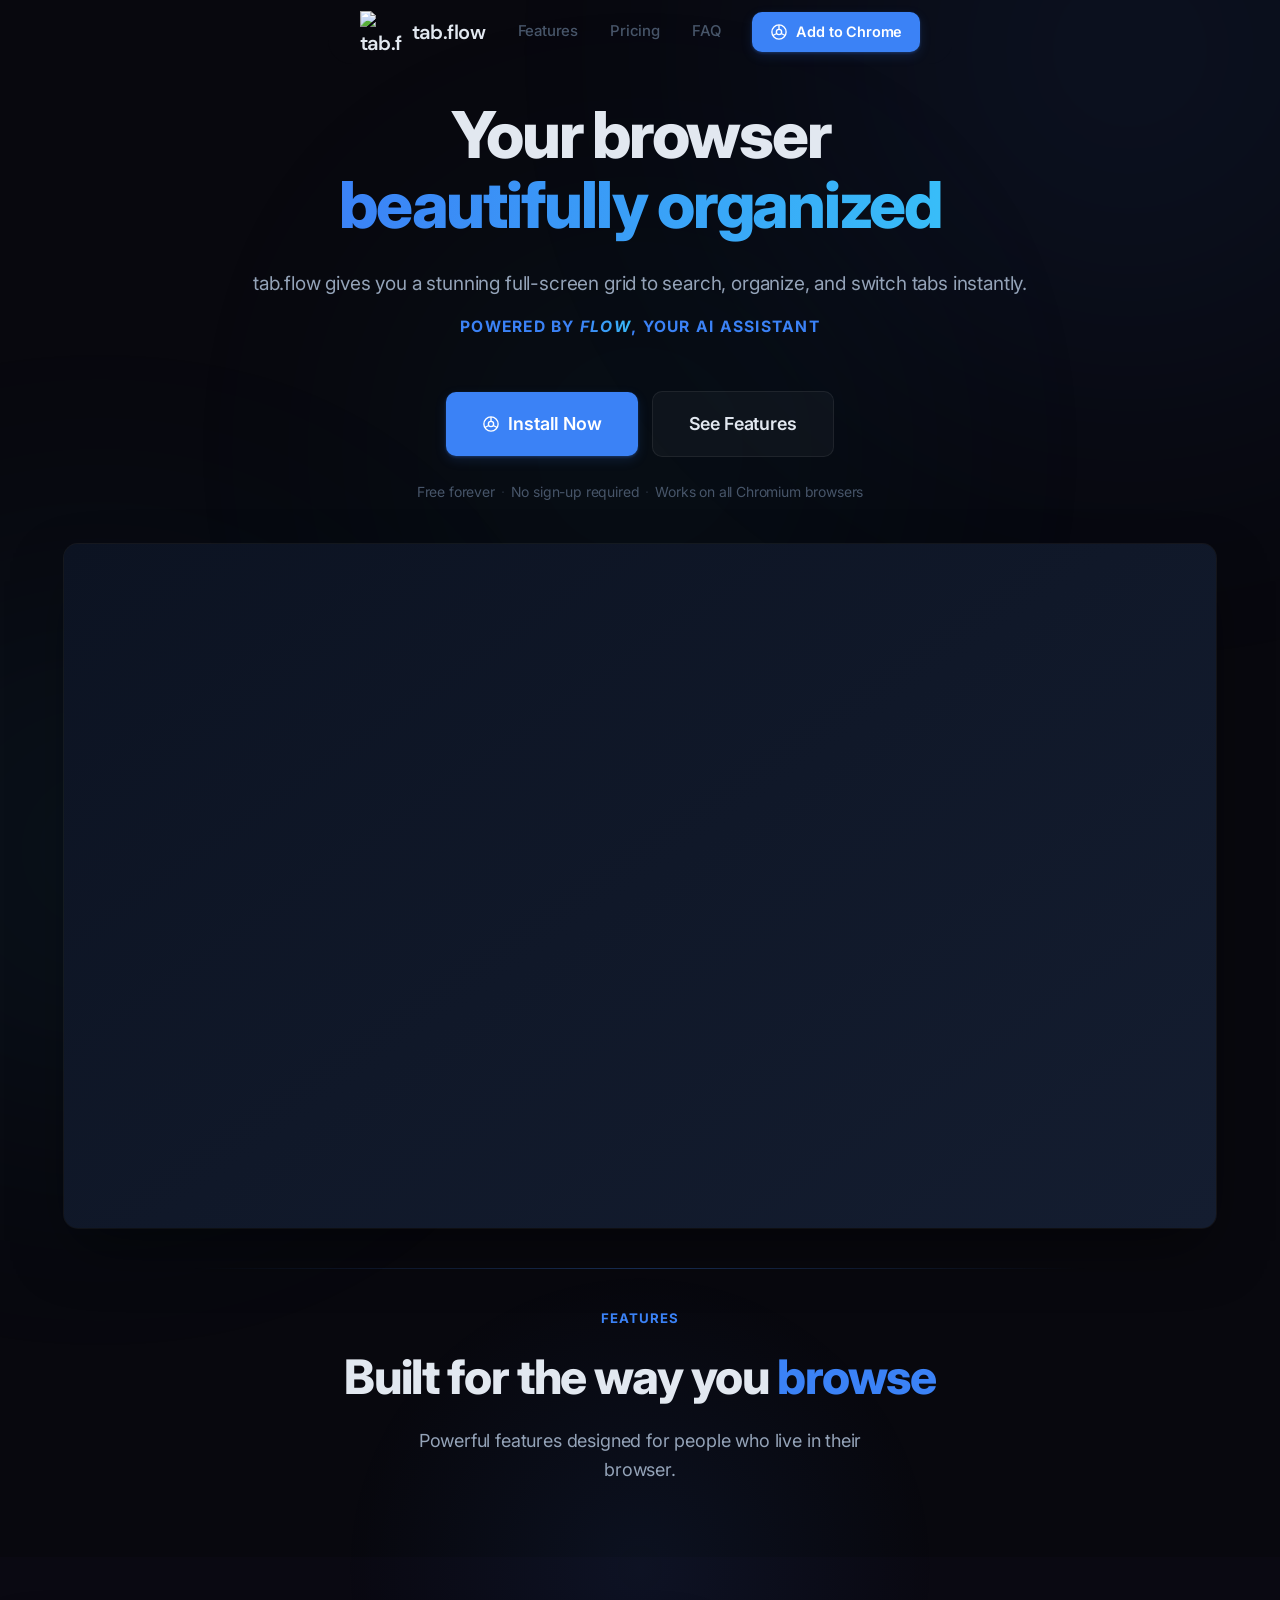
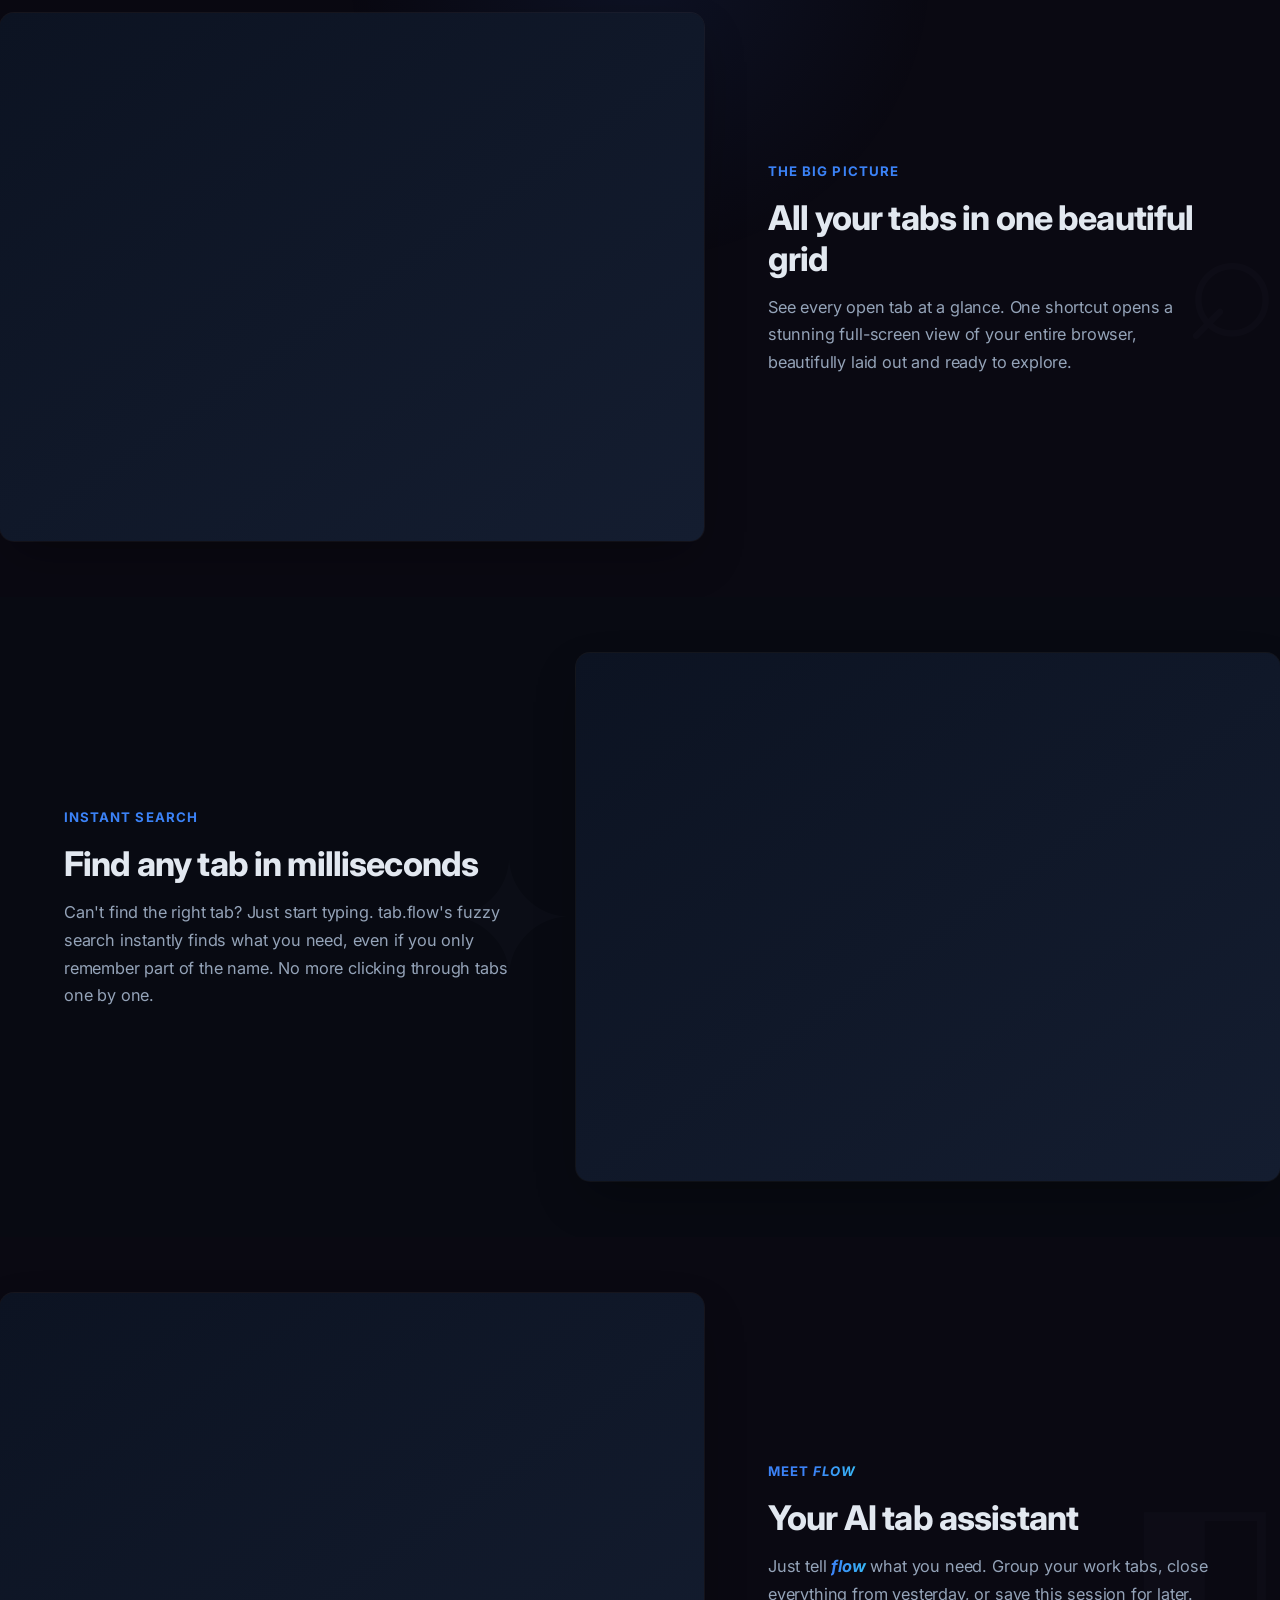
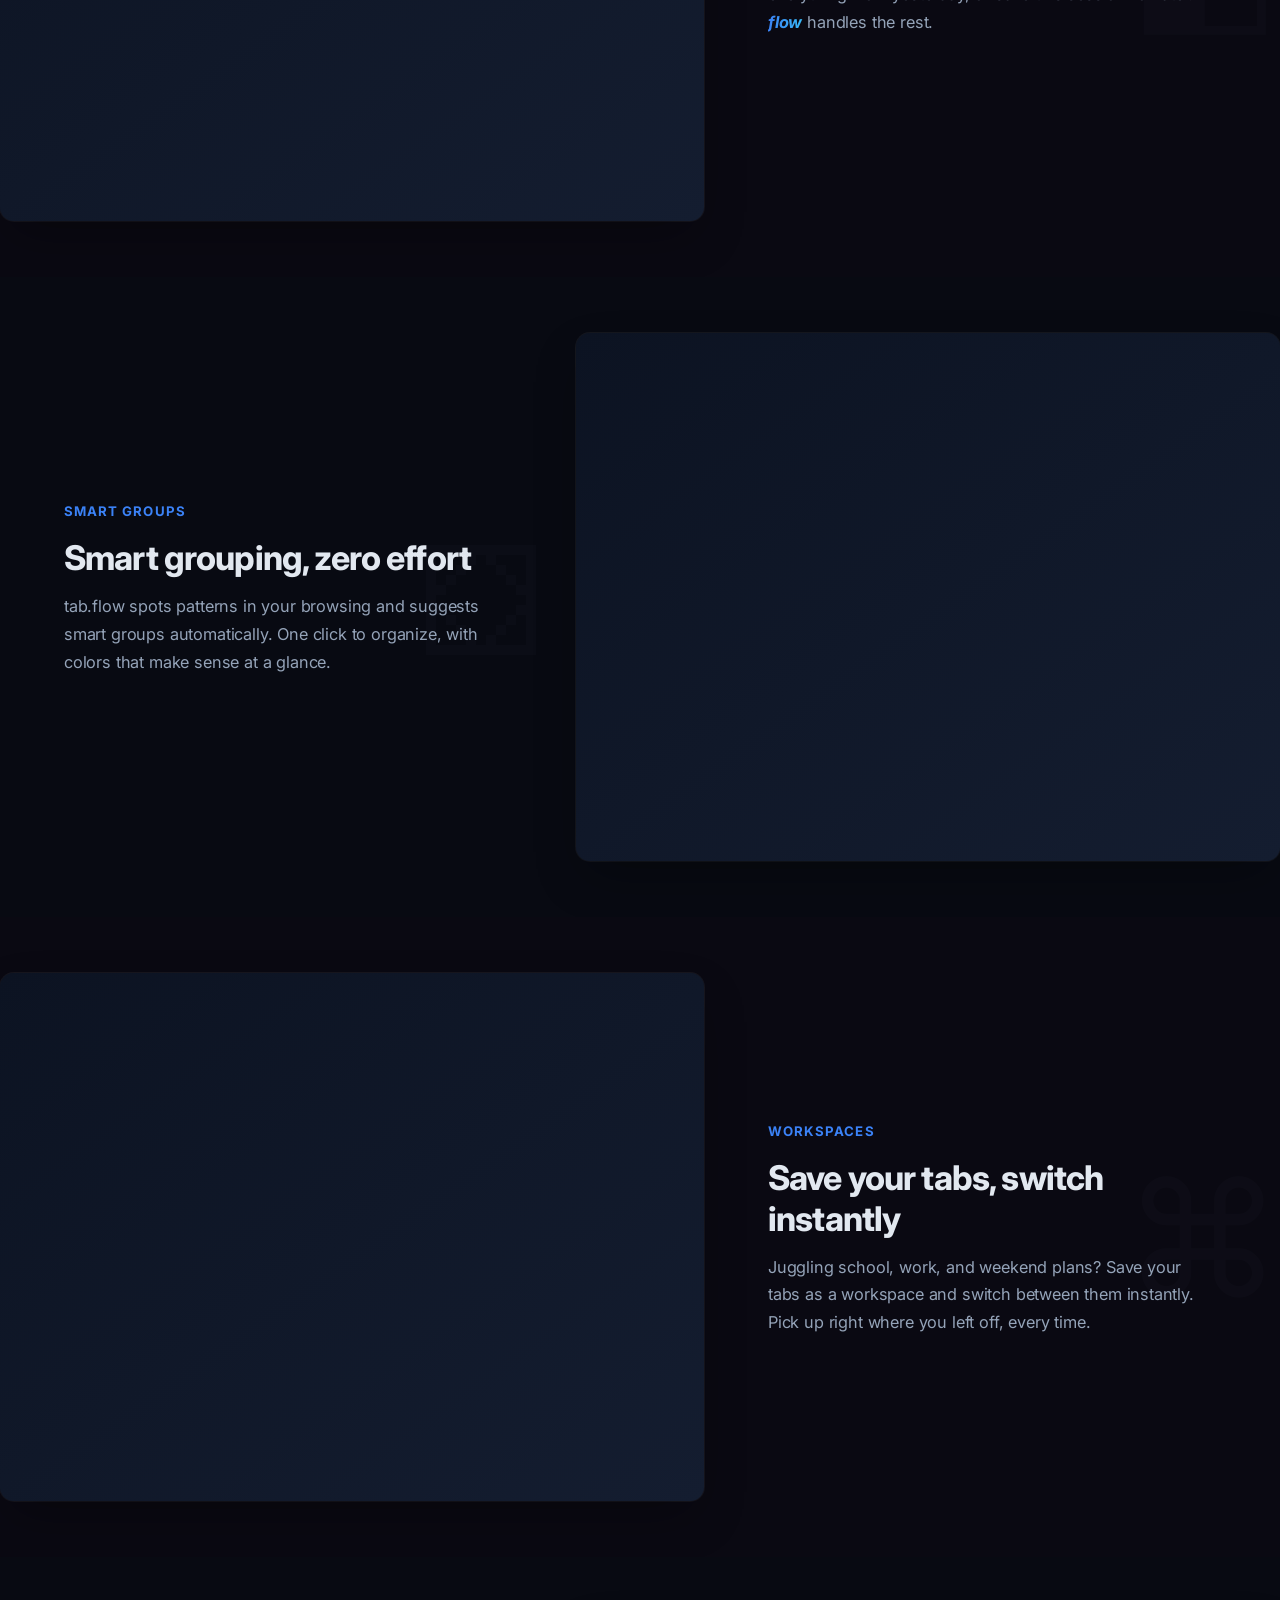
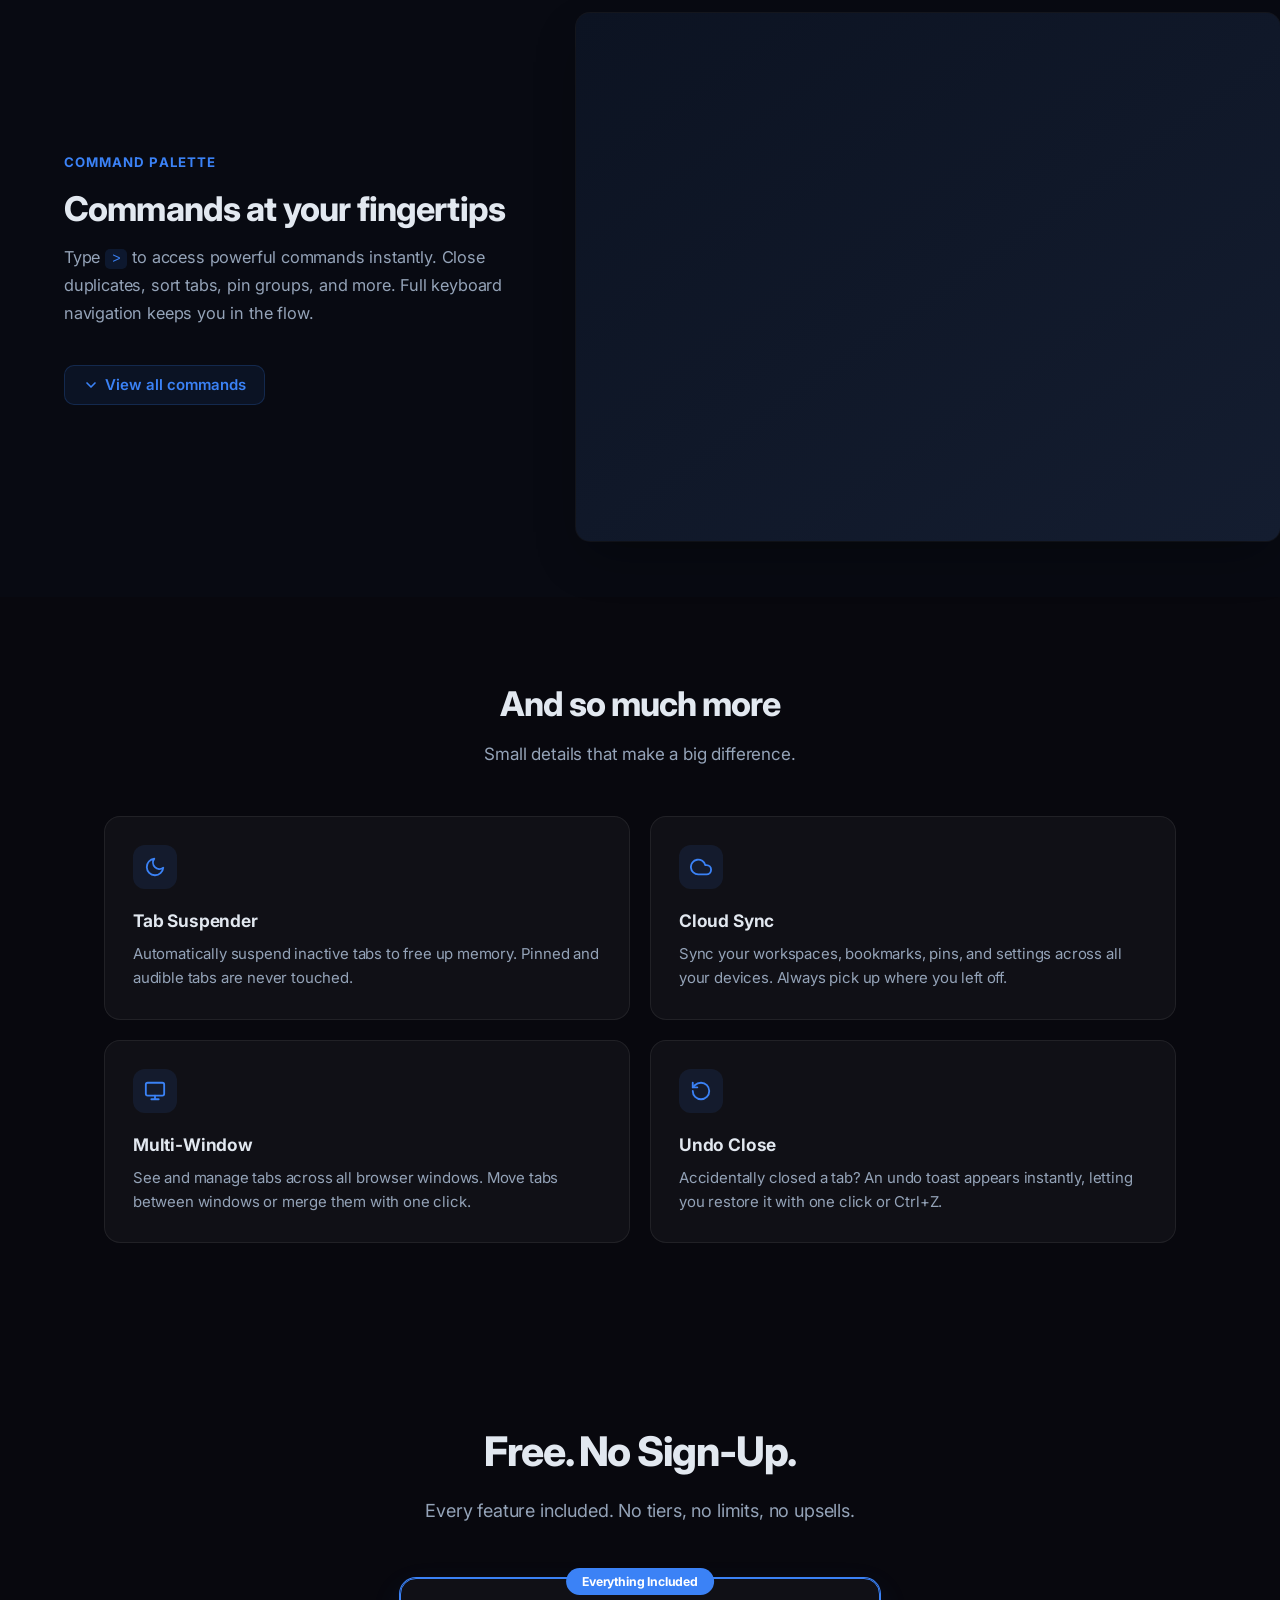
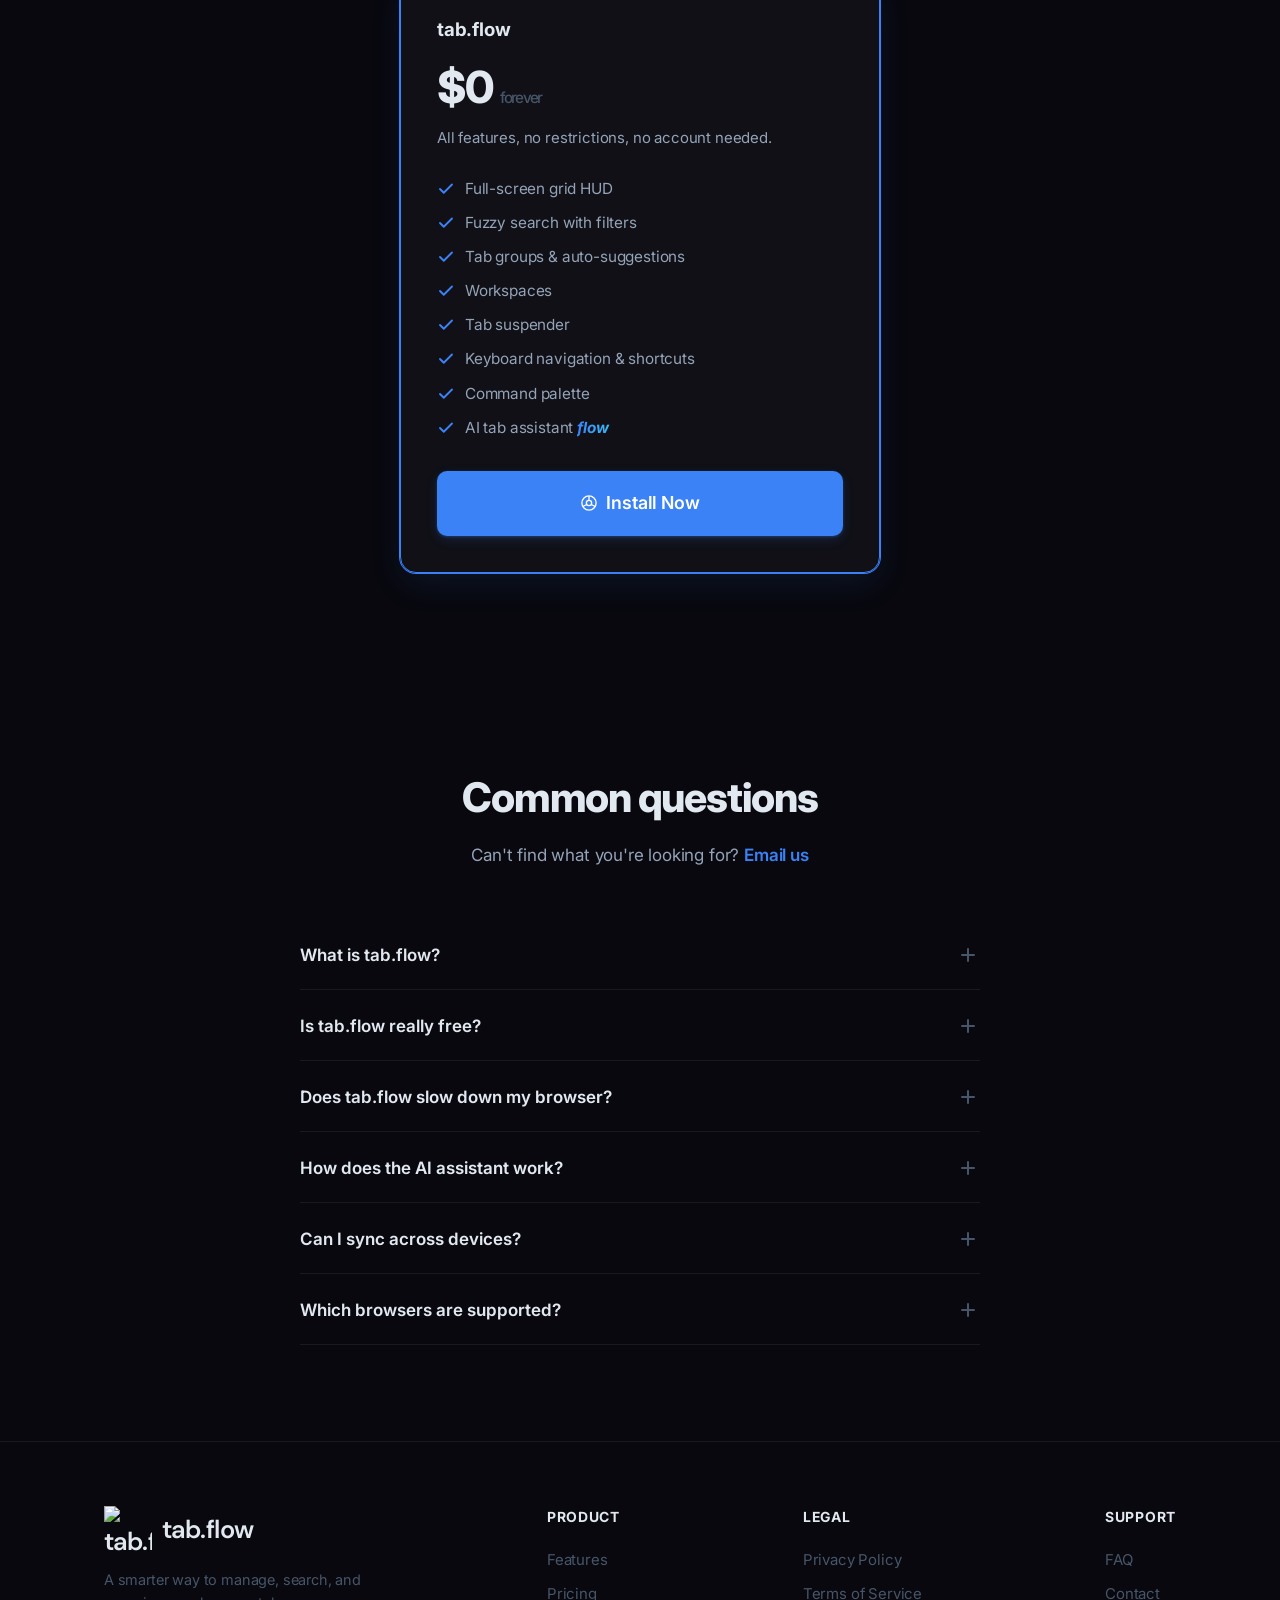
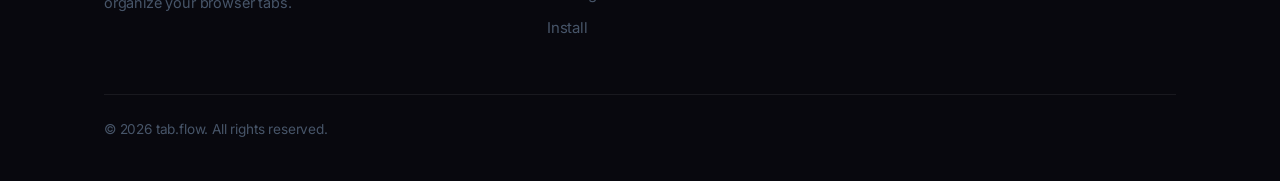
==== commit a06d8538: "feat: Add initial extension structure including welcome page, background script, and public document" ====
--- a/docs/index.html
+++ b/docs/index.html
@@ -1,1036 +1,1837 @@
 <!DOCTYPE html>
 <html lang="en">
+
 <head>
-  <meta charset="UTF-8" />
-  <meta name="viewport" content="width=device-width, initial-scale=1.0" />
-  <title>tab.flow — Tab Management, Reimagined</title>
-  <meta name="description" content="A full-screen HUD overlay that replaces Chrome's tab switcher. AI assistant, fuzzy search, smart grouping, keyboard navigation — all free." />
-  <link rel="icon" href="TabFlowV4.png" type="image/png" />
-  <link rel="preconnect" href="https://fonts.googleapis.com" />
-  <link rel="preconnect" href="https://fonts.gstatic.com" crossorigin />
-  <link href="https://fonts.googleapis.com/css2?family=Inter:wght@400;500;600;700;800;900&display=swap" rel="stylesheet" />
-  <style>
-    *, *::before, *::after { box-sizing: border-box; margin: 0; padding: 0; }
-
-    :root {
-      --bg:       #050508;
-      --bg-2:     #0a0a10;
-      --surface:  rgba(255,255,255,0.04);
-      --border:   rgba(255,255,255,0.08);
-      --blue:     #3b82f6;
-      --purple:   #a78bfa;
-      --green:    #34d399;
-      --text:     rgba(255,255,255,0.90);
-      --text-2:   rgba(255,255,255,0.70);
-      --muted:    rgba(255,255,255,0.40);
-      --nav-h:    64px;
-      --max-w:    1200px;
-    }
-
-    html { scroll-behavior: smooth; }
-
-    body {
-      background: var(--bg);
-      color: var(--text);
-      font-family: 'Inter', -apple-system, BlinkMacSystemFont, 'Segoe UI', sans-serif;
-      font-size: 16px;
-      line-height: 1.65;
-      overflow-x: hidden;
-      -webkit-font-smoothing: antialiased;
-    }
-
-    /* ═══════════════════════════════════════════════════════
-       NAV
-       ═══════════════════════════════════════════════════════ */
-    nav {
-      position: fixed;
-      top: 0; left: 0; right: 0;
-      height: var(--nav-h);
-      z-index: 100;
-      display: flex;
-      align-items: center;
-      justify-content: center;
-      transition: background 0.3s, box-shadow 0.3s;
-    }
-    nav.scrolled {
-      background: rgba(5,5,8,0.82);
-      backdrop-filter: blur(20px);
-      -webkit-backdrop-filter: blur(20px);
-      box-shadow: 0 1px 0 var(--border);
-    }
-    .nav-inner {
-      width: 100%;
-      max-width: var(--max-w);
-      padding: 0 32px;
-      display: flex;
-      align-items: center;
-      justify-content: space-between;
-    }
-    .nav-brand {
-      display: flex;
-      align-items: center;
-      gap: 10px;
-      text-decoration: none;
-    }
-    .nav-brand img {
-      width: 36px; height: 36px;
-    }
-    .nav-brand span {
-      font-weight: 700;
-      font-size: 20px;
-      color: var(--text);
-      letter-spacing: -0.03em;
-    }
-    .nav-links {
-      display: flex;
-      align-items: center;
-      gap: 32px;
-      list-style: none;
-    }
-    .nav-links a {
-      color: var(--text-2);
-      text-decoration: none;
-      font-size: 14px;
-      font-weight: 500;
-      transition: color 0.15s;
-    }
-    .nav-links a:hover { color: var(--text); }
-    .nav-cta {
-      display: inline-flex;
-      align-items: center;
-      gap: 8px;
-      padding: 9px 20px;
-      border-radius: 10px;
-      background: linear-gradient(135deg, var(--blue), var(--purple));
-      color: #fff;
-      font-size: 14px;
-      font-weight: 600;
-      text-decoration: none;
-      transition: box-shadow 0.2s, transform 0.15s;
-    }
-    .nav-cta:hover {
-      box-shadow: 0 4px 20px rgba(59,130,246,0.35);
-      transform: translateY(-1px);
-    }
-    .nav-cta svg { width: 16px; height: 16px; }
-
-    /* ═══════════════════════════════════════════════════════
-       HERO
-       ═══════════════════════════════════════════════════════ */
-    .hero {
-      padding: calc(var(--nav-h) + 80px) 32px 100px;
-      text-align: center;
-      position: relative;
-      overflow: hidden;
-    }
-    /* Ambient glow behind hero */
-    .hero::before {
-      content: '';
-      position: absolute;
-      top: -40%; left: 50%;
-      transform: translateX(-50%);
-      width: 900px; height: 600px;
-      background: radial-gradient(ellipse, rgba(59,130,246,0.10) 0%, rgba(167,139,250,0.06) 40%, transparent 70%);
-      pointer-events: none;
-      filter: blur(60px);
-    }
-
-    .hero-logo {
-      width: 120px; height: 120px;
-      margin: 0 auto 32px;
-      display: block;
-      position: relative;
-      z-index: 1;
-      filter: drop-shadow(0 0 40px rgba(59,130,246,0.25));
-    }
-
-    .hero h1 {
-      font-size: clamp(40px, 7vw, 72px);
-      font-weight: 900;
-      letter-spacing: -0.045em;
-      line-height: 1.05;
-      margin-bottom: 24px;
-      position: relative;
-      z-index: 1;
-    }
-    .hero h1 .accent {
-      background: linear-gradient(120deg, var(--blue) 20%, var(--purple) 80%);
-      -webkit-background-clip: text;
-      background-clip: text;
-      -webkit-text-fill-color: transparent;
-    }
-
-    .hero-sub {
-      font-size: clamp(16px, 2.5vw, 20px);
-      color: var(--text-2);
-      max-width: 600px;
-      margin: 0 auto 40px;
-      position: relative;
-      z-index: 1;
-      line-height: 1.6;
-    }
-
-    .hero-buttons {
-      display: flex;
-      align-items: center;
-      justify-content: center;
-      gap: 16px;
-      margin-bottom: 32px;
-      position: relative;
-      z-index: 1;
-      flex-wrap: wrap;
-    }
-
-    .btn-primary {
-      display: inline-flex;
-      align-items: center;
-      gap: 10px;
-      padding: 18px 36px;
-      border-radius: 14px;
-      background: linear-gradient(135deg, var(--blue) 0%, var(--purple) 100%);
-      color: #fff;
-      font-size: 18px;
-      font-weight: 700;
-      text-decoration: none;
-      transition: box-shadow 0.25s, transform 0.15s;
-      border: none;
-      cursor: pointer;
-    }
-    .btn-primary:hover {
-      box-shadow: 0 8px 40px rgba(59,130,246,0.4);
-      transform: translateY(-2px);
-    }
-    .btn-primary svg { width: 22px; height: 22px; }
-
-    .btn-secondary {
-      display: inline-flex;
-      align-items: center;
-      gap: 10px;
-      padding: 18px 36px;
-      border-radius: 14px;
-      background: transparent;
-      border: 1.5px solid var(--border);
-      color: var(--text);
-      font-size: 18px;
-      font-weight: 600;
-      text-decoration: none;
-      transition: border-color 0.2s, background 0.2s, transform 0.15s;
-      cursor: pointer;
-    }
-    .btn-secondary:hover {
-      border-color: rgba(255,255,255,0.18);
-      background: rgba(255,255,255,0.04);
-      transform: translateY(-1px);
-    }
-
-    .hero-proof {
-      display: flex;
-      align-items: center;
-      justify-content: center;
-      gap: 28px;
-      color: var(--muted);
-      font-size: 14px;
-      position: relative;
-      z-index: 1;
-      flex-wrap: wrap;
-    }
-    .hero-proof span { display: flex; align-items: center; gap: 6px; }
-    .dot { width: 4px; height: 4px; border-radius: 50%; background: var(--muted); }
-
-    /* ═══════════════════════════════════════════════════════
-       FEATURES SECTION
-       ═══════════════════════════════════════════════════════ */
-    .features-header {
-      text-align: center;
-      padding: 100px 32px 80px;
-      position: relative;
-    }
-    /* Subtle top arc like Cursorful */
-    .features-header::before {
-      content: '';
-      position: absolute;
-      top: -100px; left: 50%;
-      transform: translateX(-50%);
-      width: 160%;
-      height: 200px;
-      border-radius: 0 0 50% 50%;
-      background: radial-gradient(ellipse at center, rgba(59,130,246,0.04) 0%, transparent 70%);
-      pointer-events: none;
-    }
-    .features-label {
-      font-size: 14px;
-      font-weight: 700;
-      letter-spacing: 0.12em;
-      text-transform: uppercase;
-      color: var(--blue);
-      margin-bottom: 16px;
-    }
-    .features-header h2 {
-      font-size: clamp(32px, 5.5vw, 56px);
-      font-weight: 900;
-      letter-spacing: -0.04em;
-      line-height: 1.1;
-      max-width: 700px;
-      margin: 0 auto;
-    }
-
-    /* ── Feature row (alternating) ────────────────────────── */
-    .feature-row {
-      display: grid;
-      grid-template-columns: 1fr 1fr;
-      gap: 60px;
-      align-items: center;
-      max-width: var(--max-w);
-      margin: 0 auto;
-      padding: 60px 32px;
-    }
-    .feature-row.reverse .feature-text  { order: 1; }
-    .feature-row.reverse .feature-media { order: 0; }
-
-    .feature-text h3 {
-      font-size: clamp(28px, 3.5vw, 42px);
-      font-weight: 800;
-      letter-spacing: -0.035em;
-      line-height: 1.15;
-      margin-bottom: 20px;
-    }
-    .feature-text p {
-      font-size: 17px;
-      color: var(--text-2);
-      line-height: 1.7;
-      margin-bottom: 28px;
-      max-width: 480px;
-    }
-    .feature-cta {
-      display: inline-flex;
-      align-items: center;
-      gap: 8px;
-      padding: 14px 28px;
-      border-radius: 12px;
-      border: 1.5px solid var(--border);
-      background: transparent;
-      color: var(--text);
-      font-size: 15px;
-      font-weight: 600;
-      text-decoration: none;
-      transition: border-color 0.2s, background 0.2s, transform 0.15s, box-shadow 0.2s;
-    }
-    .feature-cta:hover {
-      border-color: rgba(59,130,246,0.5);
-      background: rgba(59,130,246,0.06);
-      transform: translateY(-1px);
-      box-shadow: 0 4px 16px rgba(59,130,246,0.1);
-    }
-
-    /* Video/demo placeholder — styled like a browser window */
-    .feature-media {
-      position: relative;
-    }
-    .demo-frame {
-      position: relative;
-      border-radius: 16px;
-      overflow: hidden;
-      background: var(--bg-2);
-      border: 1px solid var(--border);
-      box-shadow:
-        0 20px 60px rgba(0,0,0,0.5),
-        0 0 0 1px rgba(255,255,255,0.03);
-      transition: box-shadow 0.3s, transform 0.3s;
-    }
-    .demo-frame:hover {
-      box-shadow:
-        0 25px 70px rgba(0,0,0,0.55),
-        0 0 40px rgba(59,130,246,0.08),
-        0 0 0 1px rgba(255,255,255,0.05);
-      transform: translateY(-4px);
-    }
-    /* Browser chrome bar */
-    .demo-bar {
-      display: flex;
-      align-items: center;
-      gap: 8px;
-      padding: 12px 16px;
-      background: rgba(255,255,255,0.03);
-      border-bottom: 1px solid var(--border);
-    }
-    .demo-dot {
-      width: 10px; height: 10px;
-      border-radius: 50%;
-    }
-    .demo-dot.r { background: #ff5f57; }
-    .demo-dot.y { background: #febc2e; }
-    .demo-dot.g { background: #28c840; }
-    .demo-url {
-      flex: 1;
-      margin-left: 8px;
-      padding: 5px 12px;
-      border-radius: 6px;
-      background: rgba(255,255,255,0.04);
-      font-size: 12px;
-      color: var(--muted);
-      font-family: 'Inter', monospace;
-    }
-
-    /* Placeholder for the actual video/gif */
-    .demo-content {
-      aspect-ratio: 16 / 10;
-      display: flex;
-      flex-direction: column;
-      align-items: center;
-      justify-content: center;
-      gap: 12px;
-      background:
-        radial-gradient(ellipse at 30% 40%, rgba(59,130,246,0.06) 0%, transparent 50%),
-        radial-gradient(ellipse at 70% 60%, rgba(167,139,250,0.05) 0%, transparent 50%),
-        var(--bg-2);
-      position: relative;
-    }
-    /* When video/gif is added, use this */
-    .demo-content img,
-    .demo-content video {
-      width: 100%;
-      height: 100%;
-      object-fit: cover;
-      display: block;
-    }
-    .demo-content .placeholder-icon {
-      width: 56px; height: 56px;
-      border-radius: 50%;
-      background: rgba(255,255,255,0.06);
-      border: 1px solid rgba(255,255,255,0.08);
-      display: flex;
-      align-items: center;
-      justify-content: center;
-    }
-    .demo-content .placeholder-icon svg {
-      width: 24px; height: 24px;
-      color: var(--muted);
-    }
-    .demo-content .placeholder-label {
-      font-size: 13px;
-      color: var(--muted);
-      font-weight: 500;
-    }
-
-    /* ═══════════════════════════════════════════════════════
-       FULL-WIDTH FEATURE (like "Available on all platforms")
-       ═══════════════════════════════════════════════════════ */
-    .feature-full {
-      text-align: center;
-      padding: 80px 32px;
-      max-width: var(--max-w);
-      margin: 0 auto;
-    }
-    .feature-full h3 {
-      font-size: clamp(28px, 3.5vw, 42px);
-      font-weight: 800;
-      letter-spacing: -0.035em;
-      margin-bottom: 16px;
-    }
-    .feature-full p {
-      font-size: 17px;
-      color: var(--text-2);
-      max-width: 520px;
-      margin: 0 auto 32px;
-    }
-    .platform-badges {
-      display: flex;
-      align-items: center;
-      justify-content: center;
-      gap: 16px;
-      flex-wrap: wrap;
-    }
-    .platform-badge {
-      display: inline-flex;
-      align-items: center;
-      gap: 8px;
-      padding: 10px 20px;
-      border-radius: 10px;
-      background: var(--surface);
-      border: 1px solid var(--border);
-      color: var(--text-2);
-      font-size: 14px;
-      font-weight: 500;
-    }
-    .platform-badge svg { width: 18px; height: 18px; color: var(--muted); }
-
-    /* ═══════════════════════════════════════════════════════
-       PRICING (like Cursorful)
-       ═══════════════════════════════════════════════════════ */
-    .pricing {
-      padding: 100px 32px 80px;
-      text-align: center;
-    }
-    .pricing .features-label { margin-bottom: 16px; }
-    .pricing h2 {
-      font-size: clamp(28px, 4vw, 44px);
-      font-weight: 900;
-      letter-spacing: -0.035em;
-      margin-bottom: 12px;
-    }
-    .pricing .pricing-sub {
-      color: var(--text-2);
-      font-size: 17px;
-      margin-bottom: 48px;
-    }
-    .pricing-card {
-      max-width: 520px;
-      margin: 0 auto;
-      border-radius: 20px;
-      border: 1px solid var(--border);
-      background: var(--surface);
-      padding: 40px 36px;
-      text-align: left;
-    }
-    .pricing-card h3 {
-      font-size: 24px;
-      font-weight: 800;
-      letter-spacing: -0.02em;
-      margin-bottom: 8px;
-    }
-    .pricing-card .price-tag {
-      font-size: 15px;
-      color: var(--green);
-      font-weight: 600;
-      margin-bottom: 28px;
-    }
-    .pricing-features {
-      list-style: none;
-      display: flex;
-      flex-direction: column;
-      gap: 14px;
-      margin-bottom: 32px;
-    }
-    .pricing-features li {
-      display: flex;
-      align-items: center;
-      gap: 12px;
-      font-size: 15px;
-      color: var(--text-2);
-    }
-    .pricing-features li svg {
-      width: 20px; height: 20px;
-      color: var(--green);
-      flex-shrink: 0;
-    }
-
-    /* ═══════════════════════════════════════════════════════
-       FAQ (like Cursorful)
-       ═══════════════════════════════════════════════════════ */
-    .faq {
-      padding: 80px 32px 100px;
-      max-width: 720px;
-      margin: 0 auto;
-    }
-    .faq .features-label { text-align: center; margin-bottom: 16px; }
-    .faq > h2 {
-      font-size: clamp(28px, 4vw, 44px);
-      font-weight: 900;
-      letter-spacing: -0.035em;
-      text-align: center;
-      margin-bottom: 48px;
-    }
-    .faq-item {
-      border-bottom: 1px solid var(--border);
-      padding: 20px 0;
-    }
-    .faq-q {
-      font-size: 16px;
-      font-weight: 600;
-      cursor: pointer;
-      display: flex;
-      align-items: center;
-      justify-content: space-between;
-      gap: 16px;
-      background: none;
-      border: none;
-      color: var(--text);
-      width: 100%;
-      text-align: left;
-      font-family: inherit;
-      line-height: 1.5;
-    }
-    .faq-q svg {
-      width: 20px; height: 20px;
-      flex-shrink: 0;
-      color: var(--muted);
-      transition: transform 0.25s;
-    }
-    .faq-item.open .faq-q svg { transform: rotate(45deg); }
-    .faq-a {
-      max-height: 0;
-      overflow: hidden;
-      transition: max-height 0.3s ease, padding 0.3s ease;
-    }
-    .faq-item.open .faq-a {
-      max-height: 200px;
-      padding-top: 12px;
-    }
-    .faq-a p {
-      color: var(--text-2);
-      font-size: 15px;
-      line-height: 1.7;
-    }
-
-    /* ═══════════════════════════════════════════════════════
-       FOOTER (multi-column like Cursorful)
-       ═══════════════════════════════════════════════════════ */
-    footer {
-      border-top: 1px solid var(--border);
-      padding: 56px 32px 40px;
-    }
-    .footer-inner {
-      max-width: var(--max-w);
-      margin: 0 auto;
-      display: grid;
-      grid-template-columns: 2fr 1fr 1fr 1fr;
-      gap: 40px;
-    }
-    .footer-brand {
-      display: flex;
-      flex-direction: column;
-      gap: 12px;
-    }
-    .footer-brand .nav-brand { margin-bottom: 4px; }
-    .footer-brand p {
-      color: var(--muted);
-      font-size: 13px;
-      max-width: 260px;
-    }
-    .footer-col h4 {
-      font-size: 13px;
-      font-weight: 700;
-      text-transform: uppercase;
-      letter-spacing: 0.08em;
-      color: var(--muted);
-      margin-bottom: 16px;
-    }
-    .footer-col ul {
-      list-style: none;
-      display: flex;
-      flex-direction: column;
-      gap: 10px;
-    }
-    .footer-col a {
-      color: var(--text-2);
-      text-decoration: none;
-      font-size: 14px;
-      transition: color 0.15s;
-    }
-    .footer-col a:hover { color: var(--text); }
-    .footer-copy {
-      max-width: var(--max-w);
-      margin: 32px auto 0;
-      padding-top: 24px;
-      border-top: 1px solid var(--border);
-      text-align: center;
-      color: var(--muted);
-      font-size: 13px;
-    }
-
-    /* ═══════════════════════════════════════════════════════
-       SCROLL REVEAL ANIMATION
-       ═══════════════════════════════════════════════════════ */
-    .reveal {
-      opacity: 0;
-      transform: translateY(32px);
-      transition: opacity 0.7s cubic-bezier(0.16,1,0.3,1),
-                  transform 0.7s cubic-bezier(0.16,1,0.3,1);
-    }
-    .reveal.visible {
-      opacity: 1;
-      transform: translateY(0);
-    }
-    /* Stagger children */
-    .reveal-delay-1 { transition-delay: 0.1s; }
-    .reveal-delay-2 { transition-delay: 0.2s; }
-
-    /* ═══════════════════════════════════════════════════════
-       RESPONSIVE
-       ═══════════════════════════════════════════════════════ */
-    @media (max-width: 900px) {
-      .feature-row {
-        grid-template-columns: 1fr;
-        gap: 40px;
-        padding: 40px 24px;
-      }
-      .feature-row .feature-text  { order: 0 !important; }
-      .feature-row .feature-media { order: 1 !important; }
-      .footer-inner {
-        grid-template-columns: 1fr 1fr;
-      }
-    }
-    @media (max-width: 600px) {
-      .nav-links { display: none; }
-      .hero { padding: calc(var(--nav-h) + 48px) 20px 64px; }
-      .hero-buttons { flex-direction: column; }
-      .btn-primary, .btn-secondary { width: 100%; justify-content: center; }
-      .feature-row { padding: 32px 20px; }
-      .footer-inner { grid-template-columns: 1fr; }
-    }
-  </style>
+    <meta charset="UTF-8">
+    <meta name="viewport" content="width=device-width, initial-scale=1.0">
+    <title>tab.flow - Smart Tab Manager for Chrome</title>
+    <meta name="description"
+        content="Replace Chrome's cluttered tab bar with a beautiful full-screen grid. Search, organize, and switch tabs instantly with fuzzy search, AI, and keyboard shortcuts.">
+    <link rel="icon" type="image/png" href="TabFlowV4.png">
+    <link rel="preconnect" href="https://fonts.googleapis.com">
+    <link rel="preconnect" href="https://fonts.gstatic.com" crossorigin>
+    <link
+        href="https://fonts.googleapis.com/css2?family=DM+Sans:wght@500;600;700&family=Inter:wght@400;500;600;700;800;900&display=swap"
+        rel="stylesheet">
+    <style>
+        *,
+        *::before,
+        *::after {
+            box-sizing: border-box;
+            margin: 0;
+            padding: 0
+        }
+
+        :root {
+            --bg: #08080e;
+            --bg-subtle: #0e0e18;
+            --bg-card: rgba(255, 255, 255, 0.035);
+            --primary: #3b82f6;
+            --primary-hover: #2563eb;
+            --primary-glow: rgba(59, 130, 246, 0.15);
+            --accent: #38bdf8;
+            --text: #e2e8f0;
+            --text-secondary: #94a3b8;
+            --text-muted: #475569;
+            --border: rgba(255, 255, 255, 0.07);
+            --radius: 16px;
+            --radius-sm: 10px;
+        }
+
+        html {
+            font-size: 17px;
+            scroll-behavior: smooth;
+            -webkit-font-smoothing: antialiased
+        }
+
+        section[id] {
+            scroll-margin-top: 80px
+        }
+
+        body {
+            font-family: 'Inter', system-ui, sans-serif;
+            color: var(--text-secondary);
+            background: var(--bg);
+            line-height: 1.6;
+            letter-spacing: -0.01em;
+            overflow-x: hidden
+        }
+
+        a {
+            color: inherit;
+            text-decoration: none
+        }
+
+        img,
+        video {
+            max-width: 100%;
+            display: block
+        }
+
+        code {
+            font-family: 'SFMono-Regular', Consolas, monospace;
+            font-size: .86em;
+            background: rgba(59, 130, 246, 0.12);
+            color: var(--primary);
+            padding: 2px 7px;
+            border-radius: 5px
+        }
+
+        .container {
+            max-width: 1120px;
+            margin: 0 auto;
+            padding: 0 24px
+        }
+
+        /* Buttons */
+        .btn {
+            display: inline-flex;
+            align-items: center;
+            justify-content: center;
+            gap: 8px;
+            padding: 18px 36px;
+            border-radius: var(--radius-sm);
+            font-family: inherit;
+            font-size: 1.05rem;
+            font-weight: 600;
+            border: none;
+            cursor: pointer;
+            transition: all .2s ease;
+            text-decoration: none
+        }
+
+        .btn-primary {
+            background: var(--primary);
+            color: #fff;
+            box-shadow: 0 1px 3px rgba(59, 130, 246, .3), 0 4px 12px rgba(59, 130, 246, .15)
+        }
+
+        .btn-primary:hover {
+            background: var(--primary-hover);
+            box-shadow: 0 2px 6px rgba(59, 130, 246, .4), 0 8px 24px rgba(59, 130, 246, .25);
+            transform: translateY(-1px)
+        }
+
+        .btn-secondary {
+            background: var(--bg-card);
+            color: var(--text);
+            border: 1.5px solid var(--border)
+        }
+
+        .btn-secondary:hover {
+            border-color: var(--primary);
+            color: var(--primary);
+            background: rgba(59, 130, 246, .06)
+        }
+
+        .btn-sm {
+            padding: 10px 20px;
+            font-size: .85rem
+        }
+
+        .chrome-icon {
+            width: 18px;
+            height: 18px;
+            flex-shrink: 0
+        }
+
+        /* Nav */
+        .nav {
+            position: fixed;
+            top: 0;
+            left: 0;
+            right: 0;
+            z-index: 100;
+            padding: 0 32px;
+            max-width: max-content;
+            margin: 0 auto;
+            border-radius: 0 0 24px 24px;
+            background: transparent;
+            backdrop-filter: blur(0);
+            -webkit-backdrop-filter: blur(0);
+            transition: all .5s cubic-bezier(.4, 0, .2, 1)
+        }
+
+        .nav.scrolled {
+            background: rgba(14, 14, 24, 0.85);
+            backdrop-filter: blur(16px);
+            -webkit-backdrop-filter: blur(16px);
+            box-shadow: 0 4px 30px rgba(0, 0, 0, .3), 0 0 0 1px var(--border)
+        }
+
+        .nav-inner {
+            max-width: 1120px;
+            margin: 0 auto;
+            display: flex;
+            align-items: center;
+            justify-content: space-between;
+            gap: 32px;
+            height: 64px
+        }
+
+        .nav-logo {
+            display: flex;
+            align-items: center;
+            gap: 10px;
+            font-family: 'DM Sans', sans-serif;
+            font-weight: 600;
+            font-size: 1.18rem;
+            color: var(--text);
+            letter-spacing: -.02em
+        }
+
+        .nav-logo img {
+            width: 42px;
+            height: 42px
+        }
+
+        .nav-links {
+            display: flex;
+            align-items: center;
+            gap: 32px
+        }
+
+        .nav-links a {
+            font-size: .88rem;
+            font-weight: 500;
+            color: var(--text-muted);
+            transition: color .15s
+        }
+
+        .nav-links a:hover {
+            color: var(--text)
+        }
+
+        .nav-cta {
+            display: flex;
+            align-items: center;
+            gap: 12px
+        }
+
+        .nav-cta .btn-sm {
+            padding: 8px 18px
+        }
+
+        /* Hero */
+        .hero {
+            padding: 100px 0 40px;
+            text-align: center
+        }
+
+        .badge {
+            display: inline-flex;
+            align-items: center;
+            gap: 8px;
+            padding: 7px 18px;
+            background: rgba(59, 130, 246, .1);
+            color: var(--primary);
+            border-radius: 9999px;
+            font-size: .8rem;
+            font-weight: 650;
+            margin-bottom: 24px;
+            border: 1px solid rgba(59, 130, 246, .15)
+        }
+
+        .hero h1 {
+            font-size: 3.8rem;
+            font-weight: 800;
+            line-height: 1.08;
+            letter-spacing: -.035em;
+            color: var(--text);
+            margin-bottom: 28px;
+            text-wrap: balance
+        }
+
+        .hero h1 .gradient {
+            background: linear-gradient(90deg, var(--primary) 0%, var(--accent) 50%, var(--primary) 100%);
+            background-size: 200% 100%;
+            -webkit-background-clip: text;
+            background-clip: text;
+            -webkit-text-fill-color: transparent;
+            animation: shimmer 4s ease-in-out infinite
+        }
+
+        @keyframes shimmer {
+            0% {
+                background-position: 100% 50%
+            }
+
+            50% {
+                background-position: 0% 50%
+            }
+
+            100% {
+                background-position: 100% 50%
+            }
+        }
+
+        .hero-sub {
+            font-size: 1.12rem;
+            line-height: 1.7;
+            color: var(--text-secondary);
+            margin: 0 auto 10px
+        }
+
+        .hero-ctas {
+            display: flex;
+            align-items: center;
+            justify-content: center;
+            gap: 14px;
+            margin-top: 36px;
+            margin-bottom: 24px;
+            flex-wrap: wrap
+        }
+
+        .hero-note {
+            font-size: .82rem;
+            color: var(--text-muted);
+            display: flex;
+            align-items: center;
+            justify-content: center;
+            gap: 6px
+        }
+
+        .hero-note span {
+            display: flex;
+            align-items: center;
+            gap: 6px
+        }
+
+        .hero-note .sep {
+            opacity: .4
+        }
+
+        /* Hero Visual */
+        .hero-visual {
+            max-width: 90vw;
+            margin: 40px auto 0;
+            padding: 0
+        }
+
+        .hero-window {
+            background: #0f1520;
+            border-radius: 14px;
+            overflow: hidden;
+            box-shadow: 0 25px 60px -12px rgba(0, 0, 0, .5), 0 0 0 1px rgba(255, 255, 255, .06)
+        }
+
+        .hero-window .demo-bar {
+            background: #161e2e;
+            padding: 14px 18px;
+            display: flex;
+            align-items: center;
+            gap: 8px
+        }
+
+        .hero-window .demo-content {
+            position: relative;
+            aspect-ratio: 16/9.5;
+            background: linear-gradient(145deg, #0c1322, #141d30);
+            display: flex;
+            align-items: center;
+            justify-content: center
+        }
+
+        .hero-window .demo-content img,
+        .hero-window .demo-content video {
+            width: 100%;
+            height: 100%;
+            object-fit: cover
+        }
+
+        /* Demo Windows */
+        .demo-window {
+            background: #0f1520;
+            border-radius: 14px;
+            overflow: hidden;
+            box-shadow: 0 20px 50px -12px rgba(0, 0, 0, .4), 0 0 0 1px rgba(255, 255, 255, .05);
+            transition: transform .3s, box-shadow .3s
+        }
+
+        .demo-window:hover {
+            transform: translateY(-4px) scale(1.08);
+            box-shadow: 0 28px 60px -12px rgba(0, 0, 0, .5), 0 0 0 1px rgba(255, 255, 255, .08)
+        }
+
+        .demo-bar {
+            background: #161e2e;
+            padding: 12px 16px;
+            display: flex;
+            align-items: center;
+            gap: 7px
+        }
+
+        .dot {
+            width: 11px;
+            height: 11px;
+            border-radius: 50%
+        }
+
+        .dot:nth-child(1) {
+            background: #ef4444
+        }
+
+        .dot:nth-child(2) {
+            background: #eab308
+        }
+
+        .dot:nth-child(3) {
+            background: #22c55e
+        }
+
+        .demo-content {
+            position: relative;
+            aspect-ratio: 4/3;
+            background: linear-gradient(145deg, #0c1322, #141d30);
+            display: flex;
+            align-items: center;
+            justify-content: center;
+            overflow: hidden
+        }
+
+        .demo-content img,
+        .demo-content video {
+            width: 100%;
+            height: 100%;
+            object-fit: cover
+        }
+
+        .demo-placeholder {
+            display: flex;
+            flex-direction: column;
+            align-items: center;
+            gap: 14px;
+            color: rgba(255, 255, 255, .3)
+        }
+
+        .demo-placeholder .play-circle {
+            width: 56px;
+            height: 56px;
+            border-radius: 50%;
+            background: rgba(255, 255, 255, .06);
+            border: 2px solid rgba(255, 255, 255, .12);
+            display: flex;
+            align-items: center;
+            justify-content: center;
+            transition: all .25s
+        }
+
+        .demo-window:hover .play-circle {
+            background: rgba(59, 130, 246, .2);
+            border-color: rgba(59, 130, 246, .4)
+        }
+
+        .play-circle svg {
+            width: 20px;
+            height: 20px;
+            fill: rgba(255, 255, 255, .5);
+            margin-left: 3px
+        }
+
+        .demo-placeholder span {
+            font-size: .82rem;
+            font-weight: 500
+        }
+
+        .features {
+            padding: 40px 0 0;
+            position: relative;
+            scroll-margin-top: 80px
+        }
+
+        .features::before {
+            content: '';
+            position: absolute;
+            top: 0;
+            left: 50%;
+            transform: translateX(-50%);
+            width: 600px;
+            height: 600px;
+            background: radial-gradient(circle, rgba(59, 130, 246, 0.08) 0%, transparent 70%);
+            pointer-events: none;
+            z-index: 0
+        }
+
+        .features::after {
+            content: '';
+            position: absolute;
+            top: 0;
+            left: 15%;
+            right: 15%;
+            height: 1px;
+            background: linear-gradient(90deg, transparent, var(--primary), transparent);
+            opacity: 0.3
+        }
+
+        .features-heading {
+            text-align: center;
+            margin-bottom: 72px
+        }
+
+        .features-heading .section-label {
+            display: block;
+            font-size: .78rem;
+            font-weight: 700;
+            letter-spacing: .08em;
+            text-transform: uppercase;
+            color: var(--primary);
+            margin-bottom: 10px
+        }
+
+        .features-heading h2 {
+            font-size: 2.8rem;
+            font-weight: 780;
+            color: var(--text);
+            letter-spacing: -.03em;
+            margin-bottom: 12px
+        }
+
+        .pop-word {
+            display: inline-block;
+            position: relative;
+            transition: transform .1s;
+            color: var(--primary)
+        }
+
+        .pop-cursor {
+            position: absolute;
+            bottom: -8px;
+            right: -18px;
+            width: 36px;
+            height: 36px;
+            opacity: 0;
+            pointer-events: none;
+            filter: drop-shadow(0 2px 4px rgba(0, 0, 0, .4));
+            z-index: 10
+        }
+
+        .features-heading.visible .pop-cursor {
+            animation: cursor-enter 1.2s ease-out .4s forwards, cursor-click .3s ease 1.3s, cursor-fade .5s ease 2.2s forwards
+        }
+
+        .features-heading.visible .pop-word {
+            animation: pop-click 2s cubic-bezier(.175, .885, .32, 1.275) 1.4s both
+        }
+
+        @keyframes cursor-enter {
+            0% {
+                opacity: 0;
+                transform: translate(40px, 30px)
+            }
+
+            100% {
+                opacity: 1;
+                transform: translate(0, 0)
+            }
+        }
+
+        @keyframes cursor-click {
+            0% {
+                transform: scale(1)
+            }
+
+            50% {
+                transform: scale(0.8)
+            }
+
+            100% {
+                transform: scale(1)
+            }
+        }
+
+        @keyframes cursor-fade {
+            0% {
+                opacity: 1
+            }
+
+            100% {
+                opacity: 0
+            }
+        }
+
+        @keyframes pop-click {
+            0% {
+                transform: scale(1);
+                text-shadow: none
+            }
+
+            10% {
+                transform: scale(0.6) rotate(-3deg)
+            }
+
+            30% {
+                transform: scale(1.25) rotate(2deg);
+                text-shadow: 0 0 24px rgba(59, 130, 246, .5)
+            }
+
+            50% {
+                transform: scale(0.92) rotate(-1deg)
+            }
+
+            70% {
+                transform: scale(1.08);
+                text-shadow: 0 0 12px rgba(59, 130, 246, .25)
+            }
+
+            85% {
+                transform: scale(0.98)
+            }
+
+            100% {
+                transform: scale(1) rotate(0);
+                text-shadow: none
+            }
+        }
+
+        .features-heading p {
+            font-size: 1.06rem;
+            color: var(--text-secondary);
+            max-width: 500px;
+            margin: 0 auto
+        }
+
+        /* Feature Blocks */
+        .feature-block {
+            padding: 56px 0;
+            position: relative;
+            overflow: visible
+        }
+
+        .feature-block>.container {
+            padding: 0;
+            max-width: none
+        }
+
+        .feature-block:nth-child(odd) {
+            background: rgba(59, 130, 246, .02)
+        }
+
+        .feature-block:nth-child(even) {
+            background: rgba(139, 92, 246, .02)
+        }
+
+        .feature-block:nth-child(1) .feature-text::after {
+            content: '⊞'
+        }
+
+        .feature-block:nth-child(2) .feature-text::after {
+            content: '⌕'
+        }
+
+        .feature-block:nth-child(3) .feature-text::after {
+            content: '✦'
+        }
+
+        .feature-block:nth-child(4) .feature-text::after {
+            content: '◧'
+        }
+
+        .feature-block:nth-child(5) .feature-text::after {
+            content: '⛋'
+        }
+
+        .feature-block:nth-child(6) .feature-text::after {
+            content: '⌘'
+        }
+
+        .feature-row {
+            display: flex;
+            align-items: center;
+            gap: 0;
+            width: 100vw;
+            position: relative;
+            left: 50%;
+            margin-left: -50vw
+        }
+
+        .feature-row.reverse {
+            flex-direction: row-reverse
+        }
+
+        .feature-visual {
+            flex: 0 0 55%;
+            min-width: 0
+        }
+
+        .feature-row.reverse .feature-visual {
+            flex: 0 0 55%
+        }
+
+        .feature-text {
+            flex: 1;
+            min-width: 0;
+            position: relative;
+            padding: 40px 64px
+        }
+
+        .feature-text::after {
+            position: absolute;
+            font-size: 160px;
+            opacity: .02;
+            pointer-events: none;
+            line-height: 1;
+            right: 0;
+            top: 50%;
+            transform: translateY(-50%);
+            z-index: 0
+        }
+
+        .feature-label {
+            display: inline-block;
+            font-size: .78rem;
+            font-weight: 700;
+            letter-spacing: .08em;
+            text-transform: uppercase;
+            margin-bottom: 16px;
+            color: var(--primary)
+        }
+
+        .flow-brand {
+            font-weight: 700;
+            font-style: italic;
+            padding-right: 3px;
+            margin-right: -3px;
+            background: linear-gradient(90deg, var(--primary) 0%, var(--accent) 50%, var(--primary) 100%);
+            background-size: 200% 100%;
+            -webkit-background-clip: text;
+            background-clip: text;
+            -webkit-text-fill-color: transparent;
+            animation: shimmer 4s ease-in-out infinite
+        }
+
+        .feature-text h2 {
+            font-size: 2rem;
+            font-weight: 750;
+            color: var(--text);
+            letter-spacing: -.025em;
+            line-height: 1.2;
+            margin-bottom: 14px
+        }
+
+        .feature-text p {
+            font-size: .96rem;
+            line-height: 1.7;
+            color: var(--text-secondary);
+            margin-bottom: 20px
+        }
+
+        /* More Features Grid */
+        .more-features {
+            padding: 80px 0
+        }
+
+        .more-features-heading {
+            text-align: center;
+            margin-bottom: 48px
+        }
+
+        .more-features-heading h2 {
+            font-size: 2rem;
+            font-weight: 750;
+            color: var(--text);
+            letter-spacing: -.03em;
+            margin-bottom: 10px
+        }
+
+        .more-features-heading p {
+            font-size: 1rem;
+            color: var(--text-secondary)
+        }
+
+        .features-grid {
+            display: grid;
+            grid-template-columns: repeat(2, 1fr);
+            gap: 20px
+        }
+
+        .feature-card {
+            background: var(--bg-card);
+            border: 1px solid var(--border);
+            border-radius: var(--radius);
+            padding: 28px;
+            transition: all .25s
+        }
+
+        .feature-card:hover {
+            border-color: rgba(59, 130, 246, .2);
+            box-shadow: 0 8px 24px rgba(59, 130, 246, .06);
+            transform: translateY(-2px)
+        }
+
+        .feature-card-icon {
+            width: 44px;
+            height: 44px;
+            border-radius: 12px;
+            background: rgba(59, 130, 246, .1);
+            display: flex;
+            align-items: center;
+            justify-content: center;
+            margin-bottom: 18px
+        }
+
+        .feature-card-icon svg {
+            width: 22px;
+            height: 22px;
+            color: var(--primary)
+        }
+
+        .feature-card h3 {
+            font-size: 1.02rem;
+            font-weight: 680;
+            color: var(--text);
+            margin-bottom: 8px
+        }
+
+        .feature-card p {
+            font-size: .88rem;
+            line-height: 1.6;
+            color: var(--text-secondary)
+        }
+
+        /* Pricing */
+        .pricing {
+            padding: 96px 0
+        }
+
+        .pricing-heading {
+            text-align: center;
+            margin-bottom: 52px
+        }
+
+        .pricing-heading h2 {
+            font-size: 2.4rem;
+            font-weight: 780;
+            color: var(--text);
+            letter-spacing: -.03em;
+            margin-bottom: 12px
+        }
+
+        .pricing-heading p {
+            font-size: 1.06rem;
+            color: var(--text-secondary);
+            max-width: 440px;
+            margin: 0 auto
+        }
+
+        .pricing-card {
+            background: var(--bg-card);
+            border: 1.5px solid var(--border);
+            border-radius: var(--radius);
+            padding: 36px;
+            position: relative;
+            transition: all .25s
+        }
+
+        .pricing-card:hover {
+            box-shadow: 0 12px 32px rgba(0, 0, 0, .2)
+        }
+
+        .pricing-card.featured {
+            border-color: var(--primary);
+            box-shadow: 0 0 0 1px var(--primary), 0 12px 32px rgba(59, 130, 246, .1)
+        }
+
+        .pricing-badge {
+            position: absolute;
+            top: -11px;
+            left: 50%;
+            transform: translateX(-50%);
+            padding: 4px 16px;
+            background: var(--primary);
+            color: #fff;
+            border-radius: 9999px;
+            font-size: .72rem;
+            font-weight: 700
+        }
+
+        .pricing-card h3 {
+            font-size: 1.1rem;
+            font-weight: 700;
+            color: var(--text);
+            margin-bottom: 8px
+        }
+
+        .pricing-price {
+            font-size: 2.6rem;
+            font-weight: 800;
+            color: var(--text);
+            letter-spacing: -.04em;
+            margin-bottom: 4px
+        }
+
+        .pricing-price .period {
+            font-size: .9rem;
+            font-weight: 500;
+            color: var(--text-muted)
+        }
+
+        .pricing-desc {
+            font-size: .88rem;
+            color: var(--text-secondary);
+            margin-bottom: 28px;
+            line-height: 1.5
+        }
+
+        .pricing-features {
+            list-style: none;
+            margin-bottom: 32px;
+            display: flex;
+            flex-direction: column;
+            gap: 12px
+        }
+
+        .pricing-features li {
+            display: flex;
+            align-items: flex-start;
+            gap: 10px;
+            font-size: .9rem;
+            color: var(--text-secondary);
+            line-height: 1.45
+        }
+
+        .pricing-features li svg {
+            flex-shrink: 0;
+            width: 18px;
+            height: 18px;
+            color: var(--primary);
+            margin-top: 2px
+        }
+
+        .pricing-card .btn {
+            width: 100%
+        }
+
+        /* FAQ */
+        .faq {
+            padding: 96px 0
+        }
+
+        .faq-heading {
+            text-align: center;
+            margin-bottom: 52px
+        }
+
+        .faq-heading h2 {
+            font-size: 2.4rem;
+            font-weight: 780;
+            color: var(--text);
+            letter-spacing: -.03em;
+            margin-bottom: 12px
+        }
+
+        .faq-heading p {
+            font-size: 1rem;
+            color: var(--text-secondary)
+        }
+
+        .faq-heading p a {
+            color: var(--primary);
+            font-weight: 600
+        }
+
+        .faq-list {
+            max-width: 680px;
+            margin: 0 auto;
+            display: flex;
+            flex-direction: column;
+            gap: 2px
+        }
+
+        .faq-item {
+            border-bottom: 1px solid var(--border)
+        }
+
+        .faq-question {
+            width: 100%;
+            background: none;
+            border: none;
+            padding: 22px 0;
+            display: flex;
+            align-items: center;
+            justify-content: space-between;
+            cursor: pointer;
+            font-family: inherit;
+            font-size: 1rem;
+            font-weight: 620;
+            color: var(--text);
+            text-align: left;
+            transition: color .15s
+        }
+
+        .faq-question:hover {
+            color: var(--primary)
+        }
+
+        .faq-icon {
+            width: 24px;
+            height: 24px;
+            flex-shrink: 0;
+            position: relative;
+            transition: transform .3s
+        }
+
+        .faq-icon::before,
+        .faq-icon::after {
+            content: '';
+            position: absolute;
+            background: var(--text-muted);
+            border-radius: 2px;
+            transition: transform .3s, opacity .3s
+        }
+
+        .faq-icon::before {
+            width: 14px;
+            height: 2px;
+            top: 50%;
+            left: 50%;
+            transform: translate(-50%, -50%)
+        }
+
+        .faq-icon::after {
+            width: 2px;
+            height: 14px;
+            top: 50%;
+            left: 50%;
+            transform: translate(-50%, -50%)
+        }
+
+        .faq-item.active .faq-icon::after {
+            transform: translate(-50%, -50%) rotate(90deg);
+            opacity: 0
+        }
+
+        .faq-answer {
+            max-height: 0;
+            overflow: hidden;
+            transition: max-height .35s, padding .35s
+        }
+
+        .faq-item.active .faq-answer {
+            max-height: 300px
+        }
+
+        .faq-answer p {
+            padding-bottom: 22px;
+            font-size: .92rem;
+            color: var(--text-secondary);
+            line-height: 1.7
+        }
+
+        /* Footer */
+        footer {
+            padding: 64px 0 40px;
+            border-top: 1px solid var(--border)
+        }
+
+        .footer-inner {
+            display: flex;
+            justify-content: space-between;
+            gap: 48px;
+            margin-bottom: 48px
+        }
+
+        .footer-brand {
+            max-width: 260px
+        }
+
+        .footer-brand .nav-logo {
+            margin-bottom: 14px
+        }
+
+        .footer-brand p {
+            font-size: .85rem;
+            color: var(--text-muted);
+            line-height: 1.6
+        }
+
+        .footer-col h4 {
+            font-size: .82rem;
+            font-weight: 700;
+            color: var(--text);
+            text-transform: uppercase;
+            letter-spacing: .05em;
+            margin-bottom: 16px
+        }
+
+        .footer-col a {
+            display: block;
+            font-size: .88rem;
+            color: var(--text-muted);
+            padding: 5px 0;
+            transition: color .15s
+        }
+
+        .footer-col a:hover {
+            color: var(--primary)
+        }
+
+        .footer-bottom {
+            display: flex;
+            align-items: center;
+            justify-content: space-between;
+            padding-top: 24px;
+            border-top: 1px solid var(--border)
+        }
+
+        .footer-bottom p {
+            font-size: .8rem;
+            color: var(--text-muted)
+        }
+
+        /* Background Orbs */
+        .bg-orb {
+            position: fixed;
+            border-radius: 50%;
+            filter: blur(150px);
+            pointer-events: none;
+            z-index: 0;
+            opacity: .08
+        }
+
+        .bg-orb-1 {
+            width: 700px;
+            height: 700px;
+            background: var(--primary);
+            top: -300px;
+            right: -200px;
+            animation: float1 25s ease-in-out infinite
+        }
+
+        .bg-orb-2 {
+            width: 500px;
+            height: 500px;
+            background: var(--accent);
+            bottom: -200px;
+            left: -150px;
+            animation: float2 30s ease-in-out infinite
+        }
+
+        .bg-orb-3 {
+            width: 400px;
+            height: 400px;
+            background: #06b6d4;
+            top: 50%;
+            left: 50%;
+            transform: translate(-50%, -50%);
+            animation: float3 20s ease-in-out infinite
+        }
+
+        @keyframes float1 {
+
+            0%,
+            100% {
+                transform: translate(0, 0)
+            }
+
+            50% {
+                transform: translate(-60px, 80px)
+            }
+        }
+
+        @keyframes float2 {
+
+            0%,
+            100% {
+                transform: translate(0, 0)
+            }
+
+            50% {
+                transform: translate(80px, -60px)
+            }
+        }
+
+        @keyframes float3 {
+
+            0%,
+            100% {
+                transform: translate(-50%, -50%)
+            }
+
+            50% {
+                transform: translate(-40%, -40%)
+            }
+        }
+
+        /* Animations */
+        .fade-in {
+            opacity: 0;
+            transform: translateY(24px);
+            transition: opacity .7s ease, transform .7s ease
+        }
+
+        .fade-in.visible {
+            opacity: 1;
+            transform: translateY(0)
+        }
+
+        .fade-in-delay-1 {
+            transition-delay: .1s
+        }
+
+        .fade-in-delay-2 {
+            transition-delay: .2s
+        }
+
+        .fade-in-delay-3 {
+            transition-delay: .3s
+        }
+
+        /* Responsive */
+        @media(max-width:1024px) {
+            .hero h1 {
+                font-size: 3rem
+            }
+
+            .feature-row {
+                gap: 40px
+            }
+        }
+
+        @media(max-width:768px) {
+            html {
+                font-size: 16px
+            }
+
+            .nav-links {
+                display: none
+            }
+
+            .hero {
+                padding: 100px 0 40px
+            }
+
+            .hero h1 {
+                font-size: 2.4rem
+            }
+
+            .feature-row,
+            .feature-row.reverse {
+                flex-direction: column;
+                gap: 32px
+            }
+
+            .feature-visual {
+                order: -1
+            }
+
+            .features-grid {
+                grid-template-columns: 1fr
+            }
+
+            .footer-inner {
+                flex-direction: column;
+                gap: 36px
+            }
+
+            .footer-bottom {
+                flex-direction: column;
+                gap: 12px;
+                text-align: center
+            }
+        }
+
+        @media(max-width:480px) {
+            .hero h1 {
+                font-size: 2rem
+            }
+
+            .hero-ctas {
+                flex-direction: column;
+                width: 100%
+            }
+
+            .hero-ctas .btn {
+                width: 100%
+            }
+        }
+
+        /* Command list dropdown */
+        .cmd-list-toggle {
+            display: inline-flex;
+            align-items: center;
+            gap: 6px;
+            margin-top: 18px;
+            padding: 10px 18px;
+            background: rgba(59, 130, 246, 0.08);
+            border: 1px solid rgba(59, 130, 246, 0.2);
+            border-radius: var(--radius-sm);
+            color: var(--primary);
+            font-size: .88rem;
+            font-weight: 600;
+            cursor: pointer;
+            transition: all .25s ease;
+            font-family: inherit;
+        }
+        .cmd-list-toggle:hover {
+            background: rgba(59, 130, 246, 0.14);
+            border-color: rgba(59, 130, 246, 0.35);
+        }
+        .cmd-list-toggle .chevron {
+            transition: transform .3s ease;
+            width: 16px; height: 16px;
+        }
+        .cmd-list-toggle.open .chevron {
+            transform: rotate(180deg);
+        }
+        .cmd-list-panel {
+            max-height: 0;
+            overflow: hidden;
+            transition: max-height .4s cubic-bezier(.4,0,.2,1), opacity .3s ease;
+            opacity: 0;
+            margin-top: 0;
+        }
+        .cmd-list-panel.open {
+            max-height: 600px;
+            opacity: 1;
+            margin-top: 14px;
+        }
+        .cmd-list {
+            background: rgba(255,255,255,0.03);
+            border: 1px solid var(--border);
+            border-radius: var(--radius-sm);
+            overflow: hidden;
+        }
+        .cmd-item {
+            display: flex;
+            align-items: center;
+            justify-content: space-between;
+            padding: 11px 16px;
+            border-bottom: 1px solid rgba(255,255,255,0.04);
+            transition: background .15s ease;
+        }
+        .cmd-item:last-child { border-bottom: none; }
+        .cmd-item:hover { background: rgba(59, 130, 246, 0.06); }
+        .cmd-item-left {
+            display: flex;
+            align-items: center;
+            gap: 10px;
+        }
+
+        .cmd-item-label {
+            font-size: .82rem;
+            color: var(--text);
+            font-weight: 500;
+        }
+        .cmd-item-kbd {
+            font-family: 'SFMono-Regular', Consolas, monospace;
+            font-size: .72rem;
+            color: var(--text-muted);
+            background: rgba(255,255,255,0.06);
+            border: 1px solid rgba(255,255,255,0.08);
+            padding: 3px 8px;
+            border-radius: 5px;
+            white-space: nowrap;
+        }
+    </style>
 </head>
+
 <body>
-
-  <!-- ════════════ NAV ════════════ -->
-  <nav id="nav">
-    <div class="nav-inner">
-      <a href="#" class="nav-brand">
-        <img src="TabFlowV4.png" alt="tab.flow" />
-        <span>tab.flow</span>
-      </a>
-      <ul class="nav-links">
-        <li><a href="#features">Features</a></li>
-        <li><a href="#pricing">Pricing</a></li>
-        <li><a href="#faq">FAQ</a></li>
-      </ul>
-      <a href="https://chrome.google.com/webstore" class="nav-cta">
-        <svg viewBox="0 0 24 24" fill="none" stroke="currentColor" stroke-width="2" stroke-linecap="round" stroke-linejoin="round"><circle cx="12" cy="12" r="10"/><circle cx="12" cy="12" r="4"/><line x1="21.17" y1="8" x2="12" y2="8"/><line x1="3.95" y1="6.06" x2="8.54" y2="14"/><line x1="10.88" y1="21.94" x2="15.46" y2="14"/></svg>
-        Add to Chrome
-      </a>
-    </div>
-  </nav>
-
-  <!-- ════════════ HERO ════════════ -->
-  <section class="hero">
-    <img src="TabFlowV4.png" alt="tab.flow" class="hero-logo" />
-    <h1>
-      Tab management,<br/><span class="accent">reimagined</span>
-    </h1>
-    <p class="hero-sub">
-      A full-screen HUD overlay that replaces Chrome's tab switcher. Fuzzy search, AI assistant, smart grouping, and keyboard-first navigation — all in one shortcut.
-    </p>
-    <div class="hero-buttons">
-      <a href="https://chrome.google.com/webstore" class="btn-primary">
-        <svg viewBox="0 0 24 24" fill="none" stroke="currentColor" stroke-width="2" stroke-linecap="round" stroke-linejoin="round"><circle cx="12" cy="12" r="10"/><circle cx="12" cy="12" r="4"/><line x1="21.17" y1="8" x2="12" y2="8"/><line x1="3.95" y1="6.06" x2="8.54" y2="14"/><line x1="10.88" y1="21.94" x2="15.46" y2="14"/></svg>
-        Add to Chrome — It's Free
-      </a>
-      <a href="https://github.com/danielzhao07/TabFlow" class="btn-secondary">
-        <svg viewBox="0 0 24 24" fill="currentColor" width="20" height="20"><path d="M12 0C5.37 0 0 5.37 0 12c0 5.3 3.438 9.8 8.205 11.385.6.113.82-.258.82-.577 0-.285-.01-1.04-.015-2.04-3.338.724-4.042-1.61-4.042-1.61-.546-1.385-1.333-1.756-1.333-1.756-1.09-.745.083-.73.083-.73 1.205.085 1.838 1.236 1.838 1.236 1.07 1.835 2.809 1.305 3.495.998.108-.776.418-1.305.762-1.604-2.665-.3-5.467-1.332-5.467-5.93 0-1.31.465-2.38 1.235-3.22-.135-.303-.54-1.523.105-3.176 0 0 1.005-.322 3.3 1.23.96-.267 1.98-.399 3-.405 1.02.006 2.04.138 3 .405 2.28-1.552 3.285-1.23 3.285-1.23.645 1.653.24 2.873.12 3.176.765.84 1.23 1.91 1.23 3.22 0 4.61-2.805 5.625-5.475 5.92.42.36.81 1.096.81 2.22 0 1.606-.015 2.896-.015 3.286 0 .315.21.69.825.57C20.565 21.795 24 17.295 24 12 24 5.37 18.63 0 12 0z"/></svg>
-        View on GitHub
-      </a>
-    </div>
-    <div class="hero-proof">
-      <span>Free &amp; open source</span>
-      <div class="dot"></div>
-      <span>No sign-up required</span>
-      <div class="dot"></div>
-      <span>Works on Chrome, Edge &amp; Brave</span>
-    </div>
-  </section>
-
-  <!-- ════════════ FEATURES HEADER ════════════ -->
-  <section id="features">
-    <div class="features-header reveal">
-      <p class="features-label">Features</p>
-      <h2>Your tabs, finally under control</h2>
-    </div>
-
-    <!-- ── Feature 1: HUD Overlay ── -->
-    <div class="feature-row">
-      <div class="feature-media reveal">
-        <div class="demo-frame">
-          <div class="demo-bar">
-            <div class="demo-dot r"></div>
-            <div class="demo-dot y"></div>
-            <div class="demo-dot g"></div>
-            <div class="demo-url">youtube.com</div>
-          </div>
-          <div class="demo-content">
-            <!-- Replace with: <img src="demos/hud-grid.gif" alt="HUD overlay demo" /> -->
-            <div class="placeholder-icon">
-              <svg fill="none" stroke="currentColor" viewBox="0 0 24 24"><polygon points="5 3 19 12 5 21 5 3"/></svg>
+    <!-- Background Orbs -->
+    <div class="bg-orb bg-orb-1"></div>
+    <div class="bg-orb bg-orb-2"></div>
+    <div class="bg-orb bg-orb-3"></div>
+
+    <!-- Nav -->
+    <nav class="nav" id="nav">
+        <div class="nav-inner">
+            <a href="#" class="nav-logo">
+                <img src="TabFlowV4.png" alt="tab.flow">
+                tab.flow
+            </a>
+            <div class="nav-links">
+                <a href="#features">Features</a>
+                <a href="#pricing">Pricing</a>
+                <a href="#faq">FAQ</a>
             </div>
-            <span class="placeholder-label">Demo: Full-screen tab grid</span>
-          </div>
+            <div class="nav-cta">
+                <a href="https://chrome.google.com/webstore" class="btn btn-primary btn-sm">
+                    <svg class="chrome-icon" viewBox="0 0 24 24" fill="none" stroke="currentColor" stroke-width="1.8">
+                        <circle cx="12" cy="12" r="9.5" />
+                        <circle cx="12" cy="12" r="3.5" />
+                        <line x1="12" y1="2.5" x2="12" y2="8.5" />
+                        <line x1="3.8" y1="16.7" x2="9" y2="14" />
+                        <line x1="20.2" y1="16.7" x2="15" y2="14" />
+                    </svg>
+                    Add to Chrome
+                </a>
+            </div>
         </div>
-      </div>
-      <div class="feature-text reveal reveal-delay-1">
-        <h3>See every tab at a glance</h3>
-        <p>Press <strong>Alt+Q</strong> and a full-screen overlay shows all your open tabs in a beautiful grid — like Windows Alt+Tab, but for your browser. Thumbnails, favicons, and group colors at a glance.</p>
-        <a href="https://chrome.google.com/webstore" class="feature-cta">Try it now</a>
-      </div>
-    </div>
-
-    <!-- ── Feature 2: Fuzzy Search ── -->
-    <div class="feature-row reverse">
-      <div class="feature-text reveal">
-        <h3>Find any tab in milliseconds</h3>
-        <p>Start typing and fuzzy search instantly filters your tabs by title or URL. Use powerful structured filters like <strong>is:pinned</strong>, <strong>domain:github.com</strong>, or <strong>group:work</strong> to drill down fast.</p>
-        <a href="https://chrome.google.com/webstore" class="feature-cta">Try it now</a>
-      </div>
-      <div class="feature-media reveal reveal-delay-1">
-        <div class="demo-frame">
-          <div class="demo-bar">
-            <div class="demo-dot r"></div>
-            <div class="demo-dot y"></div>
-            <div class="demo-dot g"></div>
-            <div class="demo-url">tab.flow — Search</div>
-          </div>
-          <div class="demo-content">
-            <!-- Replace with: <img src="demos/fuzzy-search.gif" alt="Fuzzy search demo" /> -->
-            <div class="placeholder-icon">
-              <svg fill="none" stroke="currentColor" viewBox="0 0 24 24"><polygon points="5 3 19 12 5 21 5 3"/></svg>
+    </nav>
+
+    <!-- Hero -->
+    <section class="hero">
+        <div class="container">
+            <h1 class="fade-in fade-in-delay-1">
+                Your browser<br><span class="gradient">beautifully organized</span>
+            </h1>
+            <p class="hero-sub fade-in fade-in-delay-2">
+                tab.flow gives you a stunning full-screen grid to search, organize, and switch tabs instantly.
+            </p>
+            <span class="feature-label fade-in fade-in-delay-2" style="margin-top:4px;font-size:.92rem">Powered by <span
+                    class="flow-brand">flow</span>, your AI assistant</span>
+            <div class="hero-ctas fade-in fade-in-delay-3">
+                <a href="https://chrome.google.com/webstore" class="btn btn-primary">
+                    <svg class="chrome-icon" viewBox="0 0 24 24" fill="none" stroke="currentColor" stroke-width="1.8">
+                        <circle cx="12" cy="12" r="9.5" />
+                        <circle cx="12" cy="12" r="3.5" />
+                        <line x1="12" y1="2.5" x2="12" y2="8.5" />
+                        <line x1="3.8" y1="16.7" x2="9" y2="14" />
+                        <line x1="20.2" y1="16.7" x2="15" y2="14" />
+                    </svg>
+                    Install Now
+                </a>
+                <a href="#features" class="btn btn-secondary">See Features</a>
             </div>
-            <span class="placeholder-label">Demo: Fuzzy search &amp; filters</span>
-          </div>
+            <p class="hero-note fade-in fade-in-delay-3">
+                <span>Free forever</span><span class="sep">·</span>
+                <span>No sign-up required</span><span class="sep">·</span>
+                <span>Works on all Chromium browsers</span>
+            </p>
         </div>
-      </div>
-    </div>
-
-    <!-- ── Feature 3: AI Assistant ── -->
-    <div class="feature-row">
-      <div class="feature-media reveal">
-        <div class="demo-frame">
-          <div class="demo-bar">
-            <div class="demo-dot r"></div>
-            <div class="demo-dot y"></div>
-            <div class="demo-dot g"></div>
-            <div class="demo-url">tab.flow — AI</div>
-          </div>
-          <div class="demo-content">
-            <!-- Replace with: <img src="demos/ai-assistant.gif" alt="AI assistant demo" /> -->
-            <div class="placeholder-icon">
-              <svg fill="none" stroke="currentColor" viewBox="0 0 24 24"><polygon points="5 3 19 12 5 21 5 3"/></svg>
+        <div class="hero-visual" style="padding:0">
+            <div class="hero-window">
+                <div class="demo-content">
+                    <video autoplay loop muted playsinline>
+                        <source src="demo-videos/Hero V4-1772607958625.mp4" type="video/mp4">
+                    </video>
+                </div>
             </div>
-            <span class="placeholder-label">Demo: AI assistant browsing</span>
-          </div>
         </div>
-      </div>
-      <div class="feature-text reveal reveal-delay-1">
-        <h3>An AI that browses for you</h3>
-        <p>Type naturally — <em>"open my GitHub repos"</em>, <em>"play lo-fi music on YouTube"</em>, or <em>"find restaurants near me"</em> — and the AI navigates directly to the right page. No more manual searching.</p>
-        <a href="https://chrome.google.com/webstore" class="feature-cta">Try it now</a>
-      </div>
-    </div>
-
-    <!-- ── Feature 4: Keyboard Navigation ── -->
-    <div class="feature-row reverse">
-      <div class="feature-text reveal">
-        <h3>Keyboard-first, mouse-optional</h3>
-        <p>Full 2D arrow-key navigation through the grid. Multi-select with Shift, close with Ctrl+X, pin with Ctrl+P, and 20+ more shortcuts. A built-in cheat sheet (<strong>?</strong> key) so you never forget.</p>
-        <a href="https://chrome.google.com/webstore" class="feature-cta">Try it now</a>
-      </div>
-      <div class="feature-media reveal reveal-delay-1">
-        <div class="demo-frame">
-          <div class="demo-bar">
-            <div class="demo-dot r"></div>
-            <div class="demo-dot y"></div>
-            <div class="demo-dot g"></div>
-            <div class="demo-url">tab.flow — Keyboard Nav</div>
-          </div>
-          <div class="demo-content">
-            <!-- Replace with: <img src="demos/keyboard-nav.gif" alt="Keyboard navigation demo" /> -->
-            <div class="placeholder-icon">
-              <svg fill="none" stroke="currentColor" viewBox="0 0 24 24"><polygon points="5 3 19 12 5 21 5 3"/></svg>
+    </section>
+
+    <!-- Features -->
+    <section id="features" class="features">
+        <div class="container">
+            <div class="features-heading fade-in">
+                <span class="section-label">Features</span>
+                <h2>Built for the way you <span class="pop-word">browse<svg class="pop-cursor" viewBox="0 0 24 24"
+                            fill="none">
+                            <path d="M5 2l10 10H9.5L13 18l-2.5 1L7 13l-4.5 4.5z" fill="white" stroke="#222"
+                                stroke-width="1" />
+                        </svg></span></h2>
+                <p>Powerful features designed for people who live in their browser.</p>
             </div>
-            <span class="placeholder-label">Demo: Keyboard navigation</span>
-          </div>
         </div>
-      </div>
-    </div>
-
-    <!-- ── Feature 5: Tab Groups ── -->
-    <div class="feature-row">
-      <div class="feature-media reveal">
-        <div class="demo-frame">
-          <div class="demo-bar">
-            <div class="demo-dot r"></div>
-            <div class="demo-dot y"></div>
-            <div class="demo-dot g"></div>
-            <div class="demo-url">tab.flow — Groups</div>
-          </div>
-          <div class="demo-content">
-            <!-- Replace with: <img src="demos/tab-groups.gif" alt="Tab groups demo" /> -->
-            <div class="placeholder-icon">
-              <svg fill="none" stroke="currentColor" viewBox="0 0 24 24"><polygon points="5 3 19 12 5 21 5 3"/></svg>
+
+        <!-- Feature 1: Grid HUD -->
+        <div class="feature-block">
+            <div class="container">
+                <div class="feature-row fade-in">
+                    <div class="feature-visual">
+                        <div class="demo-window">
+                            <div class="demo-content">
+                                <video autoplay loop muted playsinline>
+                                    <source src="demo-videos/Video 1-1772606155839.mp4" type="video/mp4">
+                                </video>
+                            </div>
+                        </div>
+                    </div>
+                    <div class="feature-text">
+                        <span class="feature-label">The Big Picture</span>
+                        <h2>All your tabs in one beautiful grid</h2>
+                        <p>See every open tab at a glance. One shortcut opens a stunning full-screen view of your entire
+                            browser, beautifully laid out and ready to explore.</p>
+                    </div>
+                </div>
             </div>
-            <span class="placeholder-label">Demo: Smart tab groups</span>
-          </div>
         </div>
-      </div>
-      <div class="feature-text reveal reveal-delay-1">
-        <h3>Groups that actually make sense</h3>
-        <p>Color-coded tab groups with a visible stripe on every card. Filter by group instantly, get smart group suggestions, and create new groups from multi-selected tabs in one shortcut.</p>
-        <a href="https://chrome.google.com/webstore" class="feature-cta">Try it now</a>
-      </div>
-    </div>
-
-    <!-- ── Feature 6: Snooze, Notes & Tools ── -->
-    <div class="feature-row reverse">
-      <div class="feature-text reveal">
-        <h3>Snooze tabs, take notes, and more</h3>
-        <p>Snooze a tab to reappear later — in 30 minutes, tomorrow, or next week. Attach notes to any tab. Bookmark with one key. Undo any close instantly. Right-click for a full context menu of power tools.</p>
-        <a href="https://chrome.google.com/webstore" class="feature-cta">Try it now</a>
-      </div>
-      <div class="feature-media reveal reveal-delay-1">
-        <div class="demo-frame">
-          <div class="demo-bar">
-            <div class="demo-dot r"></div>
-            <div class="demo-dot y"></div>
-            <div class="demo-dot g"></div>
-            <div class="demo-url">tab.flow — Tools</div>
-          </div>
-          <div class="demo-content">
-            <!-- Replace with: <img src="demos/snooze-notes.gif" alt="Snooze and notes demo" /> -->
-            <div class="placeholder-icon">
-              <svg fill="none" stroke="currentColor" viewBox="0 0 24 24"><polygon points="5 3 19 12 5 21 5 3"/></svg>
+
+        <!-- Feature 2: Fuzzy Search -->
+        <div class="feature-block">
+            <div class="container">
+                <div class="feature-row reverse fade-in">
+                    <div class="feature-visual">
+                        <div class="demo-window">
+                            <div class="demo-content">
+                                <video autoplay loop muted playsinline style="object-position: left center">
+                                    <source src="demo-videos/Video 2-1772609567161.mp4" type="video/mp4">
+                                </video>
+                            </div>
+                        </div>
+                    </div>
+                    <div class="feature-text">
+                        <span class="feature-label">Instant Search</span>
+                        <h2>Find any tab in milliseconds</h2>
+                        <p>Can't find the right tab? Just start typing. tab.flow's fuzzy search instantly finds what you
+                            need, even if you only remember part of the name. No more clicking through tabs one by one.
+                        </p>
+                    </div>
+                </div>
             </div>
-            <span class="placeholder-label">Demo: Snooze, notes &amp; context menu</span>
-          </div>
         </div>
-      </div>
-    </div>
-
-    <!-- ── Feature 7: Full-width (like "Available on all platforms") ── -->
-    <div class="feature-full reveal">
-      <h3>Works everywhere you browse</h3>
-      <p>tab.flow runs on any Chromium browser. Your preferences, notes, and data stay local — nothing leaves your machine unless you choose to sync.</p>
-      <div class="platform-badges">
-        <div class="platform-badge">
-          <svg viewBox="0 0 24 24" fill="none" stroke="currentColor" stroke-width="2"><circle cx="12" cy="12" r="10"/><circle cx="12" cy="12" r="4"/><line x1="21.17" y1="8" x2="12" y2="8"/><line x1="3.95" y1="6.06" x2="8.54" y2="14"/><line x1="10.88" y1="21.94" x2="15.46" y2="14"/></svg>
-          Google Chrome
+
+        <!-- Feature 3: AI Assistant -->
+        <div class="feature-block">
+            <div class="container">
+                <div class="feature-row fade-in">
+                    <div class="feature-visual">
+                        <div class="demo-window">
+                            <div class="demo-content">
+                                <video autoplay loop muted playsinline>
+                                    <source src="demo-videos/Video 3 V2-1772612398814.mp4" type="video/mp4">
+                                </video>
+                            </div>
+                        </div>
+                    </div>
+                    <div class="feature-text">
+                        <span class="feature-label">Meet <span class="flow-brand">flow</span></span>
+                        <h2>Your AI tab assistant</h2>
+                        <p>Just tell <span class="flow-brand">flow</span> what you need. Group your work tabs, close
+                            everything from yesterday, or save this session for later. <span
+                                class="flow-brand">flow</span> handles the rest.</p>
+                    </div>
+                </div>
+            </div>
         </div>
-        <div class="platform-badge">
-          <svg viewBox="0 0 24 24" fill="currentColor"><path d="M21.86 17.86q.14 0 .25.12.1.13.1.25t-.11.33l-.32.46-.43.53-.44.5q-.21.25-.38.42l-.22.23q-.58.53-1.34 1.04-.76.51-1.6.91-.86.4-1.74.64-.88.25-1.63.25-1.42 0-2.67-.53-1.25-.53-2.19-1.47-.93-.93-1.47-2.18-.53-1.25-.53-2.67 0-1.22.39-2.35.4-1.13 1.1-2.1.71-.96 1.7-1.72 1-.76 2.17-1.27l.45 1q-1.97 1.03-3.2 2.8-1.22 1.77-1.22 3.64 0 1.12.42 2.1.43.97 1.17 1.71.73.73 1.7 1.16.98.42 2.1.42.91 0 1.79-.27.87-.26 1.6-.66.73-.4 1.3-.85.56-.46.87-.82H16v-3h5.86zM3.66 8.56l-.87-.5q.95-1.63 2.43-2.77Q6.7 4.16 8.56 3.56l.33.95q-1.63.55-2.97 1.6-1.33 1.06-2.26 2.45zM6.3 20.84l-.55.83q-1.13-.73-2-1.73-.88-1-1.44-2.17Q1.76 16.6 1.5 15.33 1.24 14.06 1.24 12.72q0-1.15.28-2.38.28-1.24.81-2.38L3.13 8.5q-.46 1.02-.72 2.1-.26 1.07-.26 2.12 0 1.18.23 2.3.24 1.13.7 2.15.47 1.02 1.15 1.87.68.85 1.57 1.47l.5.33zM12.28 3.18L12.14 2.2q1.17-.12 2.28.04 1.1.16 2.14.59 1.03.43 1.9 1.1.88.68 1.56 1.56l-.83.56q-.6-.8-1.36-1.34-.77-.54-1.65-.88-.88-.33-1.83-.5-.96-.16-2.07-.15z"/></svg>
-          Microsoft Edge
+
+        <!-- Feature 4: Tab Groups -->
+        <div class="feature-block">
+            <div class="container">
+                <div class="feature-row reverse fade-in">
+                    <div class="feature-visual">
+                        <div class="demo-window">
+                            <div class="demo-content">
+                                <video autoplay loop muted playsinline>
+                                    <source src="demo-videos/Video 4-1772644252508.mp4" type="video/mp4">
+                                </video>
+                            </div>
+                        </div>
+                    </div>
+                    <div class="feature-text">
+                        <span class="feature-label">Smart Groups</span>
+                        <h2>Smart grouping, zero effort</h2>
+                        <p>tab.flow spots patterns in your browsing and suggests smart groups automatically. One click
+                            to organize, with colors that make sense at a glance.</p>
+                    </div>
+                </div>
+            </div>
         </div>
-        <div class="platform-badge">
-          <svg viewBox="0 0 24 24" fill="currentColor"><path d="M12 2C6.477 2 2 6.477 2 12s4.477 10 10 10 10-4.477 10-10S17.523 2 12 2zm0 18c-4.418 0-8-3.582-8-8s3.582-8 8-8 8 3.582 8 8-3.582 8-8 8zm-1.5-9.5L12 6l1.5 4.5L18 12l-4.5 1.5L12 18l-1.5-4.5L6 12l4.5-1.5z"/></svg>
-          Brave
+
+        <!-- Feature 5: Workspaces -->
+        <div class="feature-block">
+            <div class="container">
+                <div class="feature-row fade-in">
+                    <div class="feature-visual">
+                        <div class="demo-window">
+                            <div class="demo-content">
+                                <video autoplay loop muted playsinline>
+                                    <source src="demo-videos/Video 5 V2-1772647407955.mp4" type="video/mp4">
+                                </video>
+                            </div>
+                        </div>
+                    </div>
+                    <div class="feature-text">
+                        <span class="feature-label">Workspaces</span>
+                        <h2>Save your tabs, switch instantly</h2>
+                        <p>Juggling school, work, and weekend plans? Save your tabs as a workspace and switch between
+                            them instantly. Pick up right where you left off, every time.</p>
+                    </div>
+                </div>
+            </div>
         </div>
-      </div>
-    </div>
-  </section>
-
-  <!-- ════════════ PRICING ════════════ -->
-  <section class="pricing" id="pricing">
-    <p class="features-label">Pricing</p>
-    <h2>Free, forever</h2>
-    <p class="pricing-sub">No tiers, no upsells. Every feature included.</p>
-
-    <div class="pricing-card reveal">
-      <h3>tab.flow</h3>
-      <p class="price-tag">100% free &amp; open source</p>
-      <ul class="pricing-features">
-        <li><svg fill="none" stroke="currentColor" viewBox="0 0 24 24" stroke-width="2.5"><path stroke-linecap="round" stroke-linejoin="round" d="M5 13l4 4L19 7"/></svg> Full-screen HUD with tab grid</li>
-        <li><svg fill="none" stroke="currentColor" viewBox="0 0 24 24" stroke-width="2.5"><path stroke-linecap="round" stroke-linejoin="round" d="M5 13l4 4L19 7"/></svg> Fuzzy search &amp; structured filters</li>
-        <li><svg fill="none" stroke="currentColor" viewBox="0 0 24 24" stroke-width="2.5"><path stroke-linecap="round" stroke-linejoin="round" d="M5 13l4 4L19 7"/></svg> AI-powered assistant</li>
-        <li><svg fill="none" stroke="currentColor" viewBox="0 0 24 24" stroke-width="2.5"><path stroke-linecap="round" stroke-linejoin="round" d="M5 13l4 4L19 7"/></svg> Keyboard-first navigation</li>
-        <li><svg fill="none" stroke="currentColor" viewBox="0 0 24 24" stroke-width="2.5"><path stroke-linecap="round" stroke-linejoin="round" d="M5 13l4 4L19 7"/></svg> Tab groups with colors</li>
-        <li><svg fill="none" stroke="currentColor" viewBox="0 0 24 24" stroke-width="2.5"><path stroke-linecap="round" stroke-linejoin="round" d="M5 13l4 4L19 7"/></svg> Snooze, notes &amp; bookmarks</li>
-        <li><svg fill="none" stroke="currentColor" viewBox="0 0 24 24" stroke-width="2.5"><path stroke-linecap="round" stroke-linejoin="round" d="M5 13l4 4L19 7"/></svg> Tab suspender (save memory)</li>
-        <li><svg fill="none" stroke="currentColor" viewBox="0 0 24 24" stroke-width="2.5"><path stroke-linecap="round" stroke-linejoin="round" d="M5 13l4 4L19 7"/></svg> Command palette</li>
-        <li><svg fill="none" stroke="currentColor" viewBox="0 0 24 24" stroke-width="2.5"><path stroke-linecap="round" stroke-linejoin="round" d="M5 13l4 4L19 7"/></svg> Drag-to-reorder</li>
-        <li><svg fill="none" stroke="currentColor" viewBox="0 0 24 24" stroke-width="2.5"><path stroke-linecap="round" stroke-linejoin="round" d="M5 13l4 4L19 7"/></svg> Works on Chrome, Edge &amp; Brave</li>
-      </ul>
-      <a href="https://chrome.google.com/webstore" class="btn-primary" style="width:100%;justify-content:center;">
-        <svg viewBox="0 0 24 24" fill="none" stroke="currentColor" stroke-width="2" stroke-linecap="round" stroke-linejoin="round"><circle cx="12" cy="12" r="10"/><circle cx="12" cy="12" r="4"/><line x1="21.17" y1="8" x2="12" y2="8"/><line x1="3.95" y1="6.06" x2="8.54" y2="14"/><line x1="10.88" y1="21.94" x2="15.46" y2="14"/></svg>
-        Install now — Free
-      </a>
-    </div>
-  </section>
-
-  <!-- ════════════ FAQ ════════════ -->
-  <section class="faq" id="faq">
-    <p class="features-label">FAQ</p>
-    <h2>Common questions</h2>
-
-    <div class="faq-item">
-      <button class="faq-q" onclick="this.parentElement.classList.toggle('open')">
-        Is tab.flow really free?
-        <svg fill="none" stroke="currentColor" viewBox="0 0 24 24" stroke-width="2"><line x1="12" y1="5" x2="12" y2="19"/><line x1="5" y1="12" x2="19" y2="12"/></svg>
-      </button>
-      <div class="faq-a"><p>Yes, 100%. tab.flow is free and open source under the MIT license. Every feature is included — no premium tier, no paywalls, no trials. You can view the full source code on GitHub.</p></div>
-    </div>
-    <div class="faq-item">
-      <button class="faq-q" onclick="this.parentElement.classList.toggle('open')">
-        Does it work on Firefox or Safari?
-        <svg fill="none" stroke="currentColor" viewBox="0 0 24 24" stroke-width="2"><line x1="12" y1="5" x2="12" y2="19"/><line x1="5" y1="12" x2="19" y2="12"/></svg>
-      </button>
-      <div class="faq-a"><p>tab.flow currently supports Chromium-based browsers — Google Chrome, Microsoft Edge, and Brave. Firefox and Safari support may come in the future.</p></div>
-    </div>
-    <div class="faq-item">
-      <button class="faq-q" onclick="this.parentElement.classList.toggle('open')">
-        Does tab.flow collect my data?
-        <svg fill="none" stroke="currentColor" viewBox="0 0 24 24" stroke-width="2"><line x1="12" y1="5" x2="12" y2="19"/><line x1="5" y1="12" x2="19" y2="12"/></svg>
-      </button>
-      <div class="faq-a"><p>No. Your tabs, notes, bookmarks, and browsing data stay entirely local on your machine. Nothing is sent to any server unless you explicitly enable optional cloud sync.</p></div>
-    </div>
-    <div class="faq-item">
-      <button class="faq-q" onclick="this.parentElement.classList.toggle('open')">
-        What's the keyboard shortcut?
-        <svg fill="none" stroke="currentColor" viewBox="0 0 24 24" stroke-width="2"><line x1="12" y1="5" x2="12" y2="19"/><line x1="5" y1="12" x2="19" y2="12"/></svg>
-      </button>
-      <div class="faq-a"><p>Press <strong>Alt+Q</strong> to toggle the HUD overlay. Double-press <strong>Alt+Q+Q</strong> to quick-switch to your last tab. Press <strong>?</strong> inside the HUD to see all 20+ shortcuts.</p></div>
-    </div>
-    <div class="faq-item">
-      <button class="faq-q" onclick="this.parentElement.classList.toggle('open')">
-        How does the AI assistant work?
-        <svg fill="none" stroke="currentColor" viewBox="0 0 24 24" stroke-width="2"><line x1="12" y1="5" x2="12" y2="19"/><line x1="5" y1="12" x2="19" y2="12"/></svg>
-      </button>
-      <div class="faq-a"><p>The AI assistant uses a language model to understand your natural language requests and translates them into browser actions — opening URLs, searching specific sites, or navigating to pages. It runs through a secure API and never stores your queries.</p></div>
-    </div>
-  </section>
-
-  <!-- ════════════ FOOTER ════════════ -->
-  <footer>
-    <div class="footer-inner">
-      <div class="footer-brand">
-        <a href="#" class="nav-brand">
-          <img src="TabFlowV4.png" alt="tab.flow" />
-          <span>tab.flow</span>
-        </a>
-        <p>Intelligent tab management for Chrome. Free, open source, and built for power users.</p>
-      </div>
-      <div class="footer-col">
-        <h4>Product</h4>
-        <ul>
-          <li><a href="#features">Features</a></li>
-          <li><a href="#pricing">Pricing</a></li>
-          <li><a href="#faq">FAQ</a></li>
-          <li><a href="https://chrome.google.com/webstore">Install</a></li>
-        </ul>
-      </div>
-      <div class="footer-col">
-        <h4>Resources</h4>
-        <ul>
-          <li><a href="https://github.com/danielzhao07/TabFlow">GitHub</a></li>
-          <li><a href="https://github.com/danielzhao07/TabFlow/issues">Report a Bug</a></li>
-        </ul>
-      </div>
-      <div class="footer-col">
-        <h4>Legal</h4>
-        <ul>
-          <li><a href="privacy.html">Privacy Policy</a></li>
-          <li><a href="terms.html">Terms of Service</a></li>
-        </ul>
-      </div>
-    </div>
-    <div class="footer-copy">
-      &copy; 2026 tab.flow. All rights reserved.
-    </div>
-  </footer>
-
-  <!-- ════════════ SCRIPTS ════════════ -->
-  <script>
-    // Sticky nav background on scroll
-    const nav = document.getElementById('nav');
-    window.addEventListener('scroll', () => {
-      nav.classList.toggle('scrolled', window.scrollY > 40);
-    }, { passive: true });
-
-    // Scroll-reveal: elements with .reveal become .visible when in viewport
-    const reveals = document.querySelectorAll('.reveal');
-    const observer = new IntersectionObserver((entries) => {
-      entries.forEach(e => {
-        if (e.isIntersecting) {
-          e.target.classList.add('visible');
-          observer.unobserve(e.target);
-        }
-      });
-    }, { threshold: 0.15, rootMargin: '0px 0px -40px 0px' });
-    reveals.forEach(el => observer.observe(el));
-  </script>
+
+        <!-- Feature 6: Commands -->
+        <div class="feature-block">
+            <div class="container">
+                <div class="feature-row reverse fade-in">
+                    <div class="feature-visual">
+                        <div class="demo-window">
+
+                            <div class="demo-content">
+                                <video autoplay loop muted playsinline style="object-position: 35% center">
+                                    <source src="demo-videos/Video 6 V2-1772672180157.mp4" type="video/mp4">
+                                </video>
+                            </div>
+                        </div>
+                    </div>
+                    <div class="feature-text">
+                        <span class="feature-label">Command Palette</span>
+                        <h2>Commands at your fingertips</h2>
+                        <p>Type <code>&gt;</code> to access powerful commands instantly. Close duplicates, sort tabs,
+                            pin groups, and more. Full keyboard navigation keeps you in the flow.</p>
+                        <button class="cmd-list-toggle" onclick="this.classList.toggle('open');this.nextElementSibling.classList.toggle('open')">
+                            <svg class="chevron" viewBox="0 0 24 24" fill="none" stroke="currentColor" stroke-width="2.5" stroke-linecap="round" stroke-linejoin="round"><path d="M6 9l6 6 6-6"/></svg>
+                            View all commands
+                        </button>
+                        <div class="cmd-list-panel">
+                            <div class="cmd-list">
+                                <div class="cmd-item">
+                                    <div class="cmd-item-left">
+                                        <span class="cmd-item-label">Close duplicate tabs</span>
+                                    </div>
+                                </div>
+                                <div class="cmd-item">
+                                    <div class="cmd-item-left">
+                                        <span class="cmd-item-label">Close selected tabs</span>
+                                    </div>
+                                    <span class="cmd-item-kbd">Ctrl+Shift+X</span>
+                                </div>
+                                <div class="cmd-item">
+                                    <div class="cmd-item-left">
+                                        <span class="cmd-item-label">Group selected tabs</span>
+                                    </div>
+                                    <span class="cmd-item-kbd">Ctrl+G</span>
+                                </div>
+                                <div class="cmd-item">
+                                    <div class="cmd-item-left">
+                                        <span class="cmd-item-label">Ungroup selected tabs</span>
+                                    </div>
+                                    <span class="cmd-item-kbd">Ctrl+Shift+G</span>
+                                </div>
+                                <div class="cmd-item">
+                                    <div class="cmd-item-left">
+                                        <span class="cmd-item-label">Reopen last closed tab</span>
+                                    </div>
+                                    <span class="cmd-item-kbd">Ctrl+Shift+T</span>
+                                </div>
+                                <div class="cmd-item">
+                                    <div class="cmd-item-left">
+                                        <span class="cmd-item-label">Toggle window filter</span>
+                                    </div>
+                                    <span class="cmd-item-kbd">Ctrl+F</span>
+                                </div>
+                                <div class="cmd-item">
+                                    <div class="cmd-item-left">
+                                        <span class="cmd-item-label">Sort by name</span>
+                                    </div>
+                                    <span class="cmd-item-kbd">Ctrl+S</span>
+                                </div>
+                                <div class="cmd-item">
+                                    <div class="cmd-item-left">
+                                        <span class="cmd-item-label">Select all tabs</span>
+                                    </div>
+                                    <span class="cmd-item-kbd">Ctrl+A</span>
+                                </div>
+                            </div>
+                        </div>
+                    </div>
+                </div>
+            </div>
+        </div>
+    </section>
+
+    <!-- More Features Grid -->
+    <section class="more-features">
+        <div class="container">
+            <div class="more-features-heading fade-in">
+                <h2>And so much more</h2>
+                <p>Small details that make a big difference.</p>
+            </div>
+            <div class="features-grid">
+                <div class="feature-card fade-in">
+                    <div class="feature-card-icon"><svg viewBox="0 0 24 24" fill="none" stroke="currentColor"
+                            stroke-width="2" stroke-linecap="round" stroke-linejoin="round">
+                            <path d="M21 12.79A9 9 0 1 1 11.21 3 7 7 0 0 0 21 12.79z" />
+                        </svg></div>
+                    <h3>Tab Suspender</h3>
+                    <p>Automatically suspend inactive tabs to free up memory. Pinned and audible tabs are never touched.
+                    </p>
+                </div>
+                <div class="feature-card fade-in fade-in-delay-1">
+                    <div class="feature-card-icon"><svg viewBox="0 0 24 24" fill="none" stroke="currentColor"
+                            stroke-width="2" stroke-linecap="round" stroke-linejoin="round">
+                            <path d="M18 10h-1.26A8 8 0 1 0 9 20h9a5 5 0 0 0 0-10z" />
+                        </svg></div>
+                    <h3>Cloud Sync</h3>
+                    <p>Sync your workspaces, bookmarks, pins, and settings across all your devices. Always pick up
+                        where you left off.</p>
+                </div>
+
+                <div class="feature-card fade-in fade-in-delay-1">
+                    <div class="feature-card-icon"><svg viewBox="0 0 24 24" fill="none" stroke="currentColor"
+                            stroke-width="2" stroke-linecap="round" stroke-linejoin="round">
+                            <rect x="2" y="3" width="20" height="14" rx="2" />
+                            <path d="M8 21h8M12 17v4" />
+                        </svg></div>
+                    <h3>Multi-Window</h3>
+                    <p>See and manage tabs across all browser windows. Move tabs between windows or merge them with one
+                        click.</p>
+                </div>
+                <div class="feature-card fade-in fade-in-delay-2">
+                    <div class="feature-card-icon"><svg viewBox="0 0 24 24" fill="none" stroke="currentColor"
+                            stroke-width="2" stroke-linecap="round" stroke-linejoin="round">
+                            <path d="M3 12a9 9 0 1 0 9-9 9.75 9.75 0 0 0-6.74 2.74L3 8" />
+                            <path d="M3 3v5h5" />
+                        </svg></div>
+                    <h3>Undo Close</h3>
+                    <p>Accidentally closed a tab? An undo toast appears instantly, letting you restore it with one click
+                        or Ctrl+Z.</p>
+                </div>
+            </div>
+        </div>
+    </section>
+
+    <!-- Pricing -->
+    <section id="pricing" class="pricing">
+        <div class="container">
+            <div class="pricing-heading fade-in">
+                <h2>Free. No Sign-Up.</h2>
+                <p>Every feature included. No tiers, no limits, no upsells.</p>
+            </div>
+            <div style="max-width:480px;margin:0 auto">
+                <div class="pricing-card featured fade-in">
+                    <div class="pricing-badge">Everything Included</div>
+                    <h3>tab.flow</h3>
+                    <div class="pricing-price">$0 <span class="period">forever</span></div>
+                    <p class="pricing-desc">All features, no restrictions, no account needed.</p>
+                    <ul class="pricing-features">
+                        <li><svg viewBox="0 0 24 24" fill="none" stroke="currentColor" stroke-width="2.5"
+                                stroke-linecap="round" stroke-linejoin="round">
+                                <polyline points="20 6 9 17 4 12" />
+                            </svg>Full-screen grid HUD</li>
+                        <li><svg viewBox="0 0 24 24" fill="none" stroke="currentColor" stroke-width="2.5"
+                                stroke-linecap="round" stroke-linejoin="round">
+                                <polyline points="20 6 9 17 4 12" />
+                            </svg>Fuzzy search with filters</li>
+                        <li><svg viewBox="0 0 24 24" fill="none" stroke="currentColor" stroke-width="2.5"
+                                stroke-linecap="round" stroke-linejoin="round">
+                                <polyline points="20 6 9 17 4 12" />
+                            </svg>Tab groups &amp; auto-suggestions</li>
+                        <li><svg viewBox="0 0 24 24" fill="none" stroke="currentColor" stroke-width="2.5"
+                                stroke-linecap="round" stroke-linejoin="round">
+                                <polyline points="20 6 9 17 4 12" />
+                            </svg>Workspaces</li>
+                        <li><svg viewBox="0 0 24 24" fill="none" stroke="currentColor" stroke-width="2.5"
+                                stroke-linecap="round" stroke-linejoin="round">
+                                <polyline points="20 6 9 17 4 12" />
+                            </svg>Tab suspender</li>
+                        <li><svg viewBox="0 0 24 24" fill="none" stroke="currentColor" stroke-width="2.5"
+                                stroke-linecap="round" stroke-linejoin="round">
+                                <polyline points="20 6 9 17 4 12" />
+                            </svg>Keyboard navigation &amp; shortcuts</li>
+                        <li><svg viewBox="0 0 24 24" fill="none" stroke="currentColor" stroke-width="2.5"
+                                stroke-linecap="round" stroke-linejoin="round">
+                                <polyline points="20 6 9 17 4 12" />
+                            </svg>Command palette</li>
+                        <li><svg viewBox="0 0 24 24" fill="none" stroke="currentColor" stroke-width="2.5"
+                                stroke-linecap="round" stroke-linejoin="round">
+                                <polyline points="20 6 9 17 4 12" />
+                            </svg><span>AI tab assistant <span class="flow-brand">flow</span></span></li>
+                    </ul>
+                    <a href="https://chrome.google.com/webstore" class="btn btn-primary">
+                        <svg class="chrome-icon" viewBox="0 0 24 24" fill="none" stroke="currentColor"
+                            stroke-width="1.8">
+                            <circle cx="12" cy="12" r="9.5" />
+                            <circle cx="12" cy="12" r="3.5" />
+                            <line x1="12" y1="2.5" x2="12" y2="8.5" />
+                            <line x1="3.8" y1="16.7" x2="9" y2="14" />
+                            <line x1="20.2" y1="16.7" x2="15" y2="14" />
+                        </svg>
+                        Install Now
+                    </a>
+                </div>
+            </div>
+        </div>
+    </section>
+
+    <!-- FAQ -->
+    <section id="faq" class="faq">
+        <div class="container">
+            <div class="faq-heading fade-in">
+                <h2>Common questions</h2>
+                <p>Can't find what you're looking for? <a href="mailto:daniel.zhao2007@gmail.com">Email us</a></p>
+            </div>
+            <div class="faq-list">
+                <div class="faq-item fade-in">
+                    <button class="faq-question" aria-expanded="false">What is tab.flow?<span
+                            class="faq-icon"></span></button>
+                    <div class="faq-answer">
+                        <p>tab.flow is a Chrome extension that replaces the cluttered tab strip with a full-screen grid
+                            overlay. It gives you fuzzy search, AI-powered organization, smart tab groups, workspaces,
+                            and keyboard-first navigation, all accessible with a single shortcut (Alt+Q).</p>
+                    </div>
+                </div>
+                <div class="faq-item fade-in">
+                    <button class="faq-question" aria-expanded="false">Is tab.flow really free?<span
+                            class="faq-icon"></span></button>
+                    <div class="faq-answer">
+                        <p>Yes! All features, including the grid HUD, fuzzy search, tab groups, AI assistant,
+                            workspaces, tab suspender, keyboard navigation, and command palette, are completely free
+                            with no sign-up required.</p>
+                    </div>
+                </div>
+                <div class="faq-item fade-in">
+                    <button class="faq-question" aria-expanded="false">Does tab.flow slow down my browser?<span
+                            class="faq-icon"></span></button>
+                    <div class="faq-answer">
+                        <p>No. tab.flow is designed to be lightweight. The overlay only renders when you activate it
+                            (Alt+Q). The tab suspender actually saves memory by discarding inactive tabs. Background
+                            processes use Chrome's alarms API and run at minimal intervals.</p>
+                    </div>
+                </div>
+                <div class="faq-item fade-in">
+                    <button class="faq-question" aria-expanded="false">How does the AI assistant work?<span
+                            class="faq-icon"></span></button>
+                    <div class="faq-answer">
+                        <p>Type @ in the search bar to activate <span class="flow-brand">flow</span>, your AI tab
+                            assistant. It understands natural language
+                            commands like "group my GitHub tabs" or "close tabs I haven't used today." You provide your
+                            own free Groq API key to get started.</p>
+                    </div>
+                </div>
+                <div class="faq-item fade-in">
+                    <button class="faq-question" aria-expanded="false">Can I sync across devices?<span
+                            class="faq-icon"></span></button>
+                    <div class="faq-answer">
+                        <p>Yes! Your workspaces, bookmarks, notes, and settings can sync across all your devices through
+                            our secure cloud backend, included for free with your tab.flow account.</p>
+                    </div>
+                </div>
+                <div class="faq-item fade-in">
+                    <button class="faq-question" aria-expanded="false">Which browsers are supported?<span
+                            class="faq-icon"></span></button>
+                    <div class="faq-answer">
+                        <p>tab.flow works on Chrome and all Chromium-based browsers including Edge, Brave, Arc, and
+                            Vivaldi.</p>
+                    </div>
+                </div>
+            </div>
+        </div>
+    </section>
+
+    <!-- Footer -->
+    <footer>
+        <div class="container">
+            <div class="footer-inner">
+                <div class="footer-brand">
+                    <a href="#" class="nav-logo" style="font-size:1.5rem">
+                        <img src="TabFlowV4.png" alt="tab.flow" style="width:48px;height:48px">
+                        tab.flow
+                    </a>
+                    <p>A smarter way to manage, search, and organize your browser tabs.</p>
+                </div>
+                <div class="footer-col">
+                    <h4>Product</h4>
+                    <a href="#features">Features</a>
+                    <a href="#pricing">Pricing</a>
+                    <a href="https://chrome.google.com/webstore">Install</a>
+                </div>
+                <div class="footer-col">
+                    <h4>Legal</h4>
+                    <a href="/privacy">Privacy Policy</a>
+                    <a href="/terms">Terms of Service</a>
+                </div>
+                <div class="footer-col">
+                    <h4>Support</h4>
+                    <a href="#faq">FAQ</a>
+                    <a href="mailto:daniel.zhao2007@gmail.com">Contact</a>
+                </div>
+            </div>
+            <div class="footer-bottom">
+                <p>&copy; 2026 tab.flow. All rights reserved.</p>
+            </div>
+        </div>
+    </footer>
+
+    <script>
+        const nav = document.getElementById('nav');
+        window.addEventListener('scroll', () => { nav.classList.toggle('scrolled', window.scrollY > 20) }, { passive: true });
+        const observer = new IntersectionObserver(e => { e.forEach(e => { if (e.isIntersecting) e.target.classList.add('visible') }) }, { threshold: .1, rootMargin: '0px 0px -40px 0px' });
+        document.querySelectorAll('.fade-in').forEach(el => observer.observe(el));
+        document.querySelectorAll('video').forEach(v => { const isLast = v.closest('.feature-block:last-of-type'); v.playbackRate = isLast ? 1.15 : 1.25; });
+        document.querySelectorAll('.faq-question').forEach(btn => { btn.addEventListener('click', () => { const item = btn.parentElement; const isActive = item.classList.contains('active'); document.querySelectorAll('.faq-item.active').forEach(o => { o.classList.remove('active'); o.querySelector('.faq-question').setAttribute('aria-expanded', 'false') }); if (!isActive) { item.classList.add('active'); btn.setAttribute('aria-expanded', 'true') } }) });
+        document.querySelectorAll('a[href^="#"]').forEach(a => { a.addEventListener('click', e => { const t = document.querySelector(a.getAttribute('href')); if (t) { e.preventDefault(); t.scrollIntoView({ behavior: 'smooth', block: 'start' }) } }) });
+    </script>
 </body>
-</html>
+
+</html>
